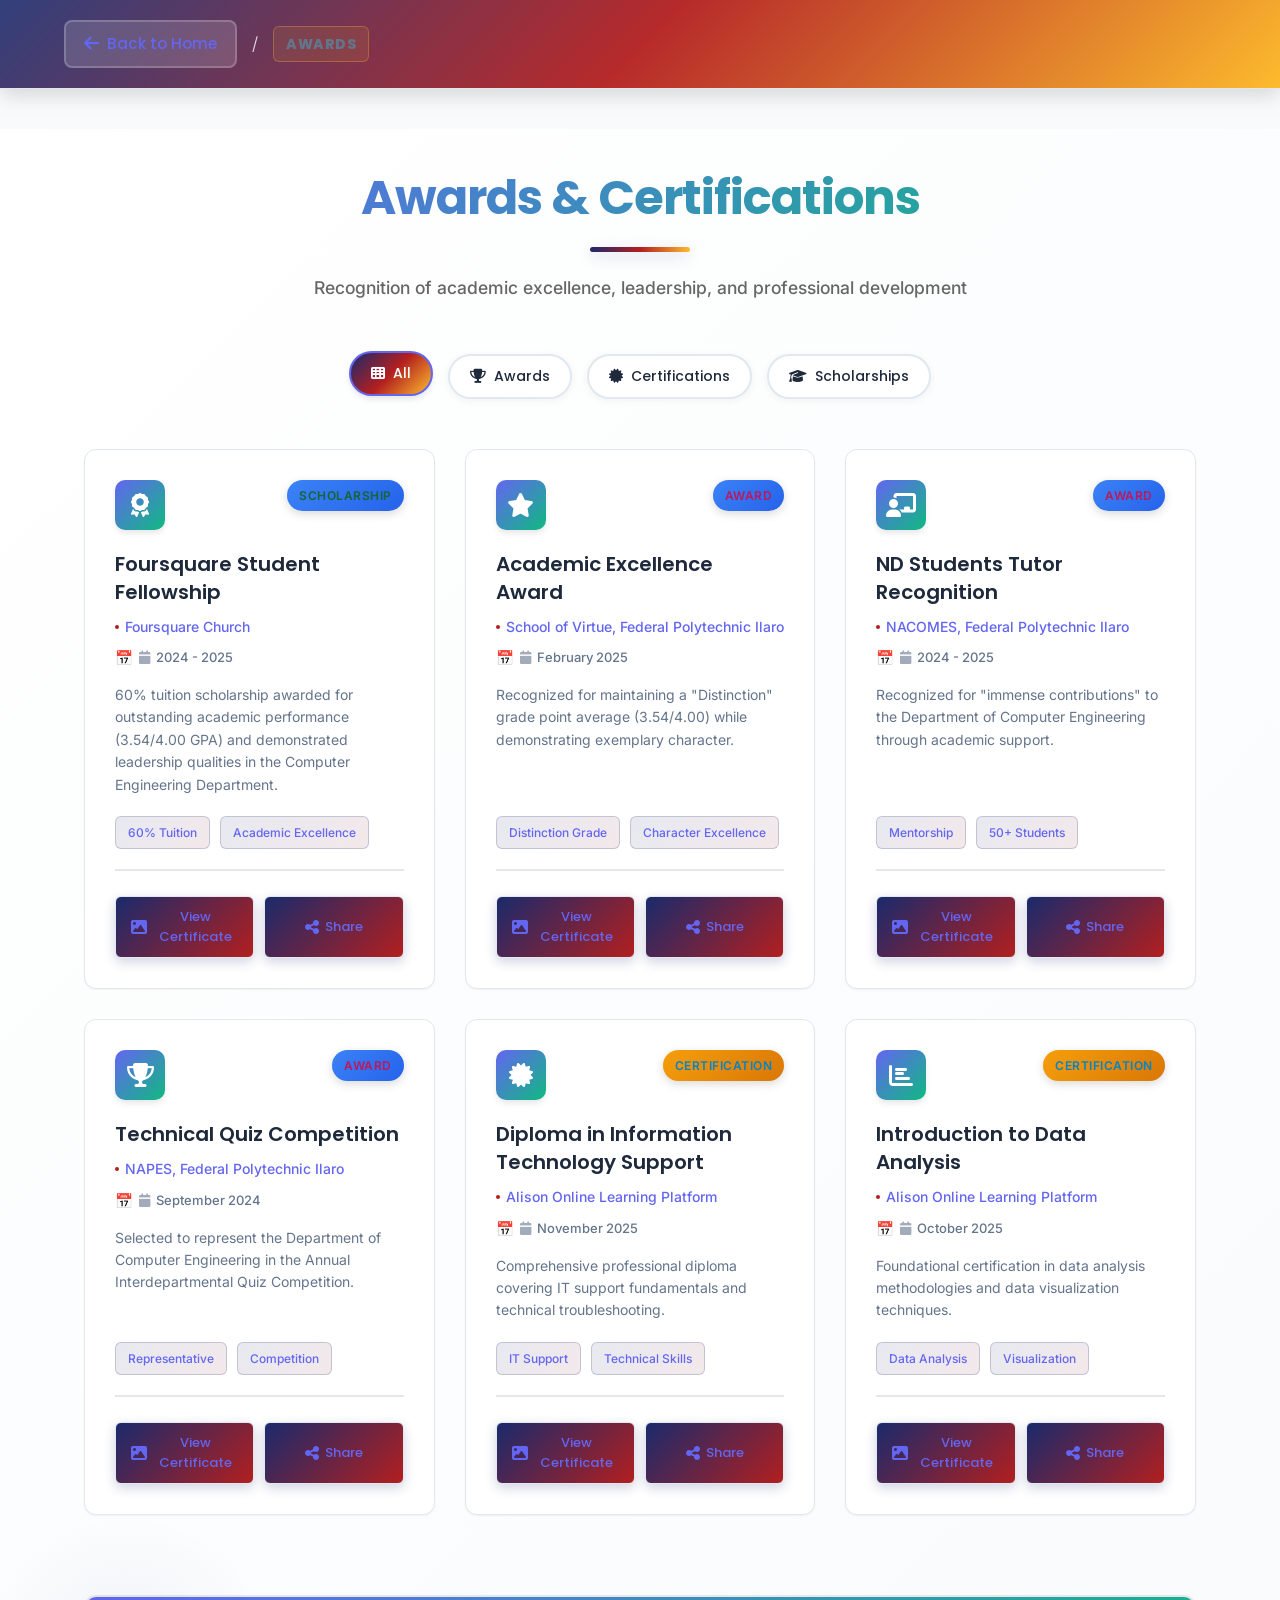
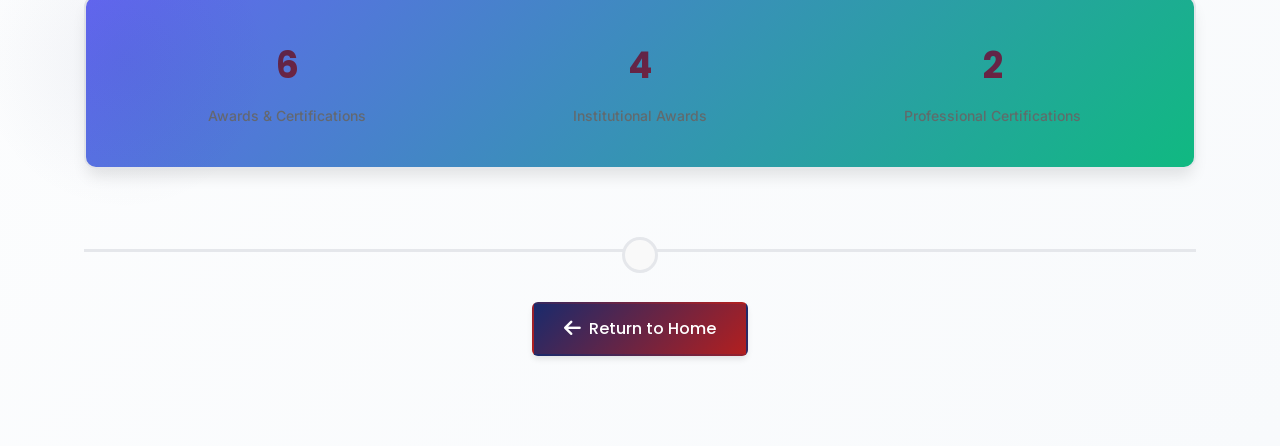
==== awards.html @ cb7536ef "Initial upload" ====
<!DOCTYPE html>
<html lang="en">
<head>
    <meta charset="UTF-8">
    <meta name="viewport" content="width=device-width, initial-scale=1.0">
    
    <title>Awards & Certifications | Fadipe Ayomide John</title>
    <meta name="description" content="Recognition of academic excellence, leadership, and professional certifications of Fadipe Ayomide John.">
    <meta name="keywords" content="Fadipe Ayomide John, Awards, Certifications, Computer Engineering, Software Engineer Portfolio">
    <meta name="author" content="Fadipe Ayomide John">
    
    <link rel="canonical" href="https://ayomide-fadipe.vercel.app/award.html" />
    
    <link rel="icon" type="image/jpeg" href="profile.jpg">
    <link rel="stylesheet" href="style.css">
    <link rel="stylesheet" href="awards.css">
    <link rel="stylesheet" href="https://cdnjs.cloudflare.com/ajax/libs/font-awesome/6.4.0/css/all.min.css">
    
    <link rel="preconnect" href="https://fonts.googleapis.com">
    <link rel="preconnect" href="https://fonts.gstatic.com" crossorigin>
    <link href="https://fonts.googleapis.com/css2?family=Inter:wght@400;500;600;700&family=Poppins:wght@600;700;800&display=swap" rel="stylesheet">
</head>


<body>

    <!-- Back Button -->
    <div class="breadcrumb-nav">
        <div class="container">
            <a href="index.html" class="back-link">
                <i class="fas fa-arrow-left"></i> Back to Home
            </a>
            <span class="breadcrumb-divider">/</span>
            <span class="breadcrumb-current">Awards</span>
        </div>
    </div>

    <!-- Awards Section -->
    <section id="awards" class="awards-section">
        <div class="container">
            <div class="awards-header">
                <h1>Awards & Certifications</h1>
                <p class="section-intro">Recognition of academic excellence, leadership, and professional development</p>
            </div>
            
            <!-- Filter Buttons -->
            <div class="awards-filter">
                <button class="filter-btn active" data-filter="all">
                    <i class="fas fa-th"></i> All
                </button>
                <button class="filter-btn" data-filter="award">
                    <i class="fas fa-trophy"></i> Awards
                </button>
                <button class="filter-btn" data-filter="certification">
                    <i class="fas fa-certificate"></i> Certifications
                </button>
                <button class="filter-btn" data-filter="scholarship">
                    <i class="fas fa-graduation-cap"></i> Scholarships
                </button>
            </div>
            
            <!-- Awards Grid -->
            <div class="awards-grid">
                
                <!-- Award 1 -->
                <div class="award-item" data-category="scholarship">
                    <div class="award-card">
                        <div class="award-header">
                            <div class="award-icon"><i class="fas fa-award"></i></div>
                            <span class="award-badge scholarship-badge">Scholarship</span>
                        </div>
                        <h3>Foursquare Student Fellowship</h3>
                        <p class="award-issuer">Foursquare Church</p>
                        <p class="award-date"><i class="fas fa-calendar"></i> 2024 - 2025</p>
                        <p class="award-description">60% tuition scholarship awarded for outstanding academic performance (3.54/4.00 GPA) and demonstrated leadership qualities in the Computer Engineering Department.</p>
                        <div class="award-highlights">
                            <span class="highlight">60% Tuition</span>
                            <span class="highlight">Academic Excellence</span>
                        </div>
                        <div class="award-actions">
                            <button class="btn-small" onclick="openAwardModal(1)">
                                <i class="fas fa-image"></i> View Certificate
                            </button>
                            <button class="btn-small" onclick="shareAward('Foursquare Fellowship')">
                                <i class="fas fa-share-alt"></i> Share
                            </button>
                        </div>
                    </div>
                </div>
                
                <!-- Award 2 -->
                <div class="award-item" data-category="award">
                    <div class="award-card">
                        <div class="award-header">
                            <div class="award-icon"><i class="fas fa-star"></i></div>
                            <span class="award-badge award-badge">Award</span>
                        </div>
                        <h3>Academic Excellence Award</h3>
                        <p class="award-issuer">School of Virtue, Federal Polytechnic Ilaro</p>
                        <p class="award-date"><i class="fas fa-calendar"></i> February 2025</p>
                        <p class="award-description">Recognized for maintaining a "Distinction" grade point average (3.54/4.00) while demonstrating exemplary character.</p>
                        <div class="award-highlights">
                            <span class="highlight">Distinction Grade</span>
                            <span class="highlight">Character Excellence</span>
                        </div>
                        <div class="award-actions">
                            <button class="btn-small" onclick="openAwardModal(2)">
                                <i class="fas fa-image"></i> View Certificate
                            </button>
                            <button class="btn-small" onclick="shareAward('Academic Excellence Award')">
                                <i class="fas fa-share-alt"></i> Share
                            </button>
                        </div>
                    </div>
                </div>
                
                <!-- Award 3 -->
                <div class="award-item" data-category="award">
                    <div class="award-card">
                        <div class="award-header">
                            <div class="award-icon"><i class="fas fa-chalkboard-user"></i></div>
                            <span class="award-badge award-badge">Award</span>
                        </div>
                        <h3>ND Students Tutor Recognition</h3>
                        <p class="award-issuer">NACOMES, Federal Polytechnic Ilaro</p>
                        <p class="award-date"><i class="fas fa-calendar"></i> 2024 - 2025</p>
                        <p class="award-description">Recognized for "immense contributions" to the Department of Computer Engineering through academic support.</p>
                        <div class="award-highlights">
                            <span class="highlight">Mentorship</span>
                            <span class="highlight">50+ Students</span>
                        </div>
                        <div class="award-actions">
                            <button class="btn-small" onclick="openAwardModal(3)">
                                <i class="fas fa-image"></i> View Certificate
                            </button>
                            <button class="btn-small" onclick="shareAward('NACOMES Recognition')">
                                <i class="fas fa-share-alt"></i> Share
                            </button>
                        </div>
                    </div>
                </div>
                
                <!-- Award 4 -->
                <div class="award-item" data-category="award">
                    <div class="award-card">
                        <div class="award-header">
                            <div class="award-icon"><i class="fas fa-trophy"></i></div>
                            <span class="award-badge award-badge">Award</span>
                        </div>
                        <h3>Technical Quiz Competition</h3>
                        <p class="award-issuer">NAPES, Federal Polytechnic Ilaro</p>
                        <p class="award-date"><i class="fas fa-calendar"></i> September 2024</p>
                        <p class="award-description">Selected to represent the Department of Computer Engineering in the Annual Interdepartmental Quiz Competition.</p>
                        <div class="award-highlights">
                            <span class="highlight">Representative</span>
                            <span class="highlight">Competition</span>
                        </div>
                        <div class="award-actions">
                            <button class="btn-small" onclick="openAwardModal(4)">
                                <i class="fas fa-image"></i> View Certificate
                            </button>
                            <button class="btn-small" onclick="shareAward('Technical Quiz Competition')">
                                <i class="fas fa-share-alt"></i> Share
                            </button>
                        </div>
                    </div>
                </div>
                
                <!-- Certification 1 -->
                <div class="award-item" data-category="certification">
                    <div class="award-card">
                        <div class="award-header">
                            <div class="award-icon"><i class="fas fa-certificate"></i></div>
                            <span class="award-badge cert-badge">Certification</span>
                        </div>
                        <h3>Diploma in Information Technology Support</h3>
                        <p class="award-issuer">Alison Online Learning Platform</p>
                        <p class="award-date"><i class="fas fa-calendar"></i> November 2025</p>
                        <p class="award-description">Comprehensive professional diploma covering IT support fundamentals and technical troubleshooting.</p>
                        <div class="award-highlights">
                            <span class="highlight">IT Support</span>
                            <span class="highlight">Technical Skills</span>
                        </div>
                        <div class="award-actions">
                            <button class="btn-small" onclick="openAwardModal(5)">
                                <i class="fas fa-image"></i> View Certificate
                            </button>
                            <button class="btn-small" onclick="shareAward('IT Support Diploma')">
                                <i class="fas fa-share-alt"></i> Share
                            </button>
                        </div>
                    </div>
                </div>
                
                <!-- Certification 2 -->
                <div class="award-item" data-category="certification">
                    <div class="award-card">
                        <div class="award-header">
                            <div class="award-icon"><i class="fas fa-chart-bar"></i></div>
                            <span class="award-badge cert-badge">Certification</span>
                        </div>
                        <h3>Introduction to Data Analysis</h3>
                        <p class="award-issuer">Alison Online Learning Platform</p>
                        <p class="award-date"><i class="fas fa-calendar"></i> October 2025</p>
                        <p class="award-description">Foundational certification in data analysis methodologies and data visualization techniques.</p>
                        <div class="award-highlights">
                            <span class="highlight">Data Analysis</span>
                            <span class="highlight">Visualization</span>
                        </div>
                        <div class="award-actions">
                            <button class="btn-small" onclick="openAwardModal(6)">
                                <i class="fas fa-image"></i> View Certificate
                            </button>
                            <button class="btn-small" onclick="shareAward('Data Analysis Certification')">
                                <i class="fas fa-share-alt"></i> Share
                            </button>
                        </div>
                    </div>
                </div>
                
            </div>
            
            <!-- Stats -->
            <div class="awards-stats">
                <div class="stat">
                    <h4>6</h4>
                    <p>Awards & Certifications</p>
                </div>
                <div class="stat">
                    <h4>4</h4>
                    <p>Institutional Awards</p>
                </div>
                <div class="stat">
                    <h4>2</h4>
                    <p>Professional Certifications</p>
                </div>
            </div>

            <!-- Back Button -->
            <div class="back-button-bottom">
                <a href="index.html" class="btn-back">
                    <i class="fas fa-arrow-left"></i> Return to Home
                </a>
            </div>
        </div>
    </section>

    <!-- ============================================ -->
    <!-- SINGLE MODAL FOR ALL CERTIFICATES          -->
    <!-- ============================================ -->
    <div id="certificateModal" class="award-modal hidden">
        <div class="modal-overlay" onclick="closeAwardModal()"></div>
        <div class="modal-content-award">
            <button class="modal-close" onclick="closeAwardModal()">✕</button>
            <div class="modal-body">
                <img id="modalImage" src="" alt="Certificate" class="award-modal-image" onerror="handleImageError()">
                <div id="imageErrorMessage" class="image-error-message" style="display:none;">
                    <i class="fas fa-exclamation-circle"></i>
                    <p>Certificate image could not be loaded</p>
                </div>
                <div class="modal-info">
                    <h3 id="modalTitle"></h3>
                    <p id="modalIssuer" class="award-issuer-modal"></p>
                    <p id="modalDescription"></p>
                </div>
            </div>
        </div>
    </div>

    <!-- Scripts -->
    
    <script src="awards.js"></script>
</body>

</html>
---- style.css ----
/* ============================================
   COMPLETE ENHANCED PORTFOLIO CSS
   ============================================ */

/* ===== RESET & GLOBAL STYLES ===== */
* {
    margin: 0;
    padding: 0;
    box-sizing: border-box;
}

html {
    scroll-behavior: smooth;
}

body {
    font-family: 'Inter', 'Segoe UI', Tahoma, Geneva, Verdana, sans-serif;
    line-height: 1.6;
    color: #333;
    background-color: #f9f9f9;
    transition: background-color 0.3s ease, color 0.3s ease;
}

body.dark-mode {
    background-color: #1a1a1a;
    color: #e0e0e0;
}

/* ===== CONTAINER ===== */
.container {
    width: 90%;
    max-width: 1100px;
    margin: auto;
    padding: 40px 0;
}

/* ===== TYPOGRAPHY ===== */
h1, h2, h3, h4, h5, h6 {
    font-family: 'Poppins', sans-serif;
    font-weight: 700;
    color: #1a2a6c;
    transition: color 0.3s ease;
}

body.dark-mode h1,
body.dark-mode h2,
body.dark-mode h3,
body.dark-mode h4,
body.dark-mode h5,
body.dark-mode h6 {
    color: #fff;
}

p {
    color: #666;
    transition: color 0.3s ease;
}

body.dark-mode p {
    color: #ccc;
}

/* ===== NAVIGATION ===== */
.navbar {
    display: flex;
    justify-content: space-between;
    align-items: center;
    padding: 20px 5%;
    background: #1a2a6c;
    color: white;
    position: sticky;
    top: 0;
    z-index: 1000;
    box-shadow: 0 2px 10px rgba(0, 0, 0, 0.1);
    transition: all 0.3s ease;
}

.nav-container {
    display: flex;
    justify-content: space-between;
    align-items: center;
    width: 100%;
    max-width: 1200px;
    margin: auto;
}

.logo {
    display: flex;
    align-items: center;
    gap: 10px;
    font-size: 1.5rem;
    font-weight: 800;
    color: white;
    text-decoration: none;
    transition: transform 0.3s ease;
}

.logo:hover {
    transform: scale(1.05);
}

.logo i {
    color: #fdbb2d;
    font-size: 1.8rem;
}

.nav-menu {
    display: flex;
    list-style: none;
    gap: 30px;
    align-items: center;
}

.nav-link {
    color: white;
    text-decoration: none;
    font-weight: 600;
    transition: all 0.3s ease;
    position: relative;
}

.nav-link::after {
    content: '';
    position: absolute;
    bottom: -5px;
    left: 0;
    width: 0;
    height: 2px;
    background: #fdbb2d;
    transition: width 0.3s ease;
}

.nav-link:hover::after {
    width: 100%;
}

/* ===== THEME TOGGLE ===== */
.theme-toggle {
    background: rgba(255, 255, 255, 0.2);
    border: 2px solid rgba(255, 255, 255, 0.3);
    color: white;
    width: 40px;
    height: 40px;
    border-radius: 50%;
    cursor: pointer;
    font-size: 1.1rem;
    display: flex;
    align-items: center;
    justify-content: center;
    transition: all 0.3s ease;
}

.theme-toggle:hover {
    background: rgba(255, 255, 255, 0.3);
    transform: rotate(20deg);
}

.theme-toggle:active {
    transform: scale(0.95) rotate(20deg);
}

/* ===== HERO SECTION ===== */
.hero {
    height: 60vh;
    display: flex;
    flex-direction: column;
    justify-content: center;
    align-items: center;
    text-align: center;
    background: linear-gradient(135deg, #1a2a6c 0%, #b21f1f 50%, #fdbb2d 100%);
    color: white;
    padding: 0 20px;
    position: relative;
    overflow: hidden;
}

.hero::before {
    content: '';
    position: absolute;
    top: -50%;
    right: -10%;
    width: 500px;
    height: 500px;
    background: radial-gradient(circle, rgba(255, 255, 255, 0.1) 0%, transparent 70%);
    border-radius: 50%;
    animation: float 6s ease-in-out infinite;
}

@keyframes float {
    0%, 100% {
        transform: translateY(0px);
    }
    50% {
        transform: translateY(30px);
    }
}

.hero-content {
    position: relative;
    z-index: 2;
    animation: fadeInUp 0.8s ease;
}

@keyframes fadeInUp {
    from {
        opacity: 0;
        transform: translateY(30px);
    }
    to {
        opacity: 1;
        transform: translateY(0);
    }
}

.hero h1 {
    font-size: 3.5rem;
    margin-bottom: 10px;
    color: white;
    font-weight: 800;
    letter-spacing: -1px;
}

.hero .tagline {
    font-size: 1.3rem;
    margin-bottom: 15px;
    color: #fdbb2d;
    font-weight: 600;
}

.hero-description {
    font-size: 1rem;
    margin-bottom: 30px;
    color: rgba(255, 255, 255, 0.9);
    max-width: 600px;
}

.hero-btns {
    display: flex;
    gap: 20px;
    justify-content: center;
    flex-wrap: wrap;
}

/* ===== BUTTONS ===== */
.btn {
    display: inline-flex;
    align-items: center;
    justify-content: center;
    gap: 10px;
    padding: 12px 25px;
    text-decoration: none;
    border-radius: 5px;
    font-weight: 600;
    border: 2px solid transparent;
    cursor: pointer;
    transition: all 0.3s ease;
    font-size: 1rem;
}

.btn i {
    font-size: 1.1rem;
}

.btn.primary {
    background: white;
    color: #1a2a6c;
    border-color: white;
}

.btn.primary:hover {
    background: #fdbb2d;
    color: #1a2a6c;
    border-color: #fdbb2d;
    transform: translateY(-2px);
    box-shadow: 0 5px 15px rgba(0, 0, 0, 0.2);
}

.btn.primary:active {
    transform: scale(0.95);
}

.btn.secondary {
    background: transparent;
    color: white;
    border: 2px solid white;
}

.btn.secondary:hover {
    background: white;
    color: #1a2a6c;
    border-color: white;
    transform: translateY(-2px);
    box-shadow: 0 5px 15px rgba(0, 0, 0, 0.2);
}

.btn.secondary:active {
    transform: scale(0.95);
}

.btn-large {
    padding: 15px 35px;
    font-size: 1.1rem;
    width: 100%;
}

/* ===== ABOUT SECTION ===== */
.about-section {
    background-color: #f9f9f9;
    padding: 60px 0;
    transition: background-color 0.3s ease;
}

body.dark-mode .about-section {
    background-color: #1a1a1a;
}

.about-section h2 {
    text-align: center;
    font-size: 2.5rem;
    margin-bottom: 30px;
    color: #1a2a6c;
}

.section-intro {
    text-align: center;
    font-size: 1.1rem;
    color: #666;
    margin-bottom: 40px;
    max-width: 700px;
    margin-left: auto;
    margin-right: auto;
    line-height: 1.8;
}

body.dark-mode .section-intro {
    color: #ccc;
}

/* ===== STATS GRID ===== */
.stats-grid {
    display: grid;
    grid-template-columns: repeat(auto-fit, minmax(280px, 1fr));
    gap: 25px;
    margin-top: 40px;
}

.stat-card {
    background: white;
    padding: 35px 25px;
    text-align: center;
    border-radius: 12px;
    box-shadow: 0 5px 20px rgba(0, 0, 0, 0.08);
    border-top: 5px solid #1a2a6c;
    transition: all 0.3s ease;
    position: relative;
    overflow: hidden;
}

body.dark-mode .stat-card {
    background: #2a2a2a;
    box-shadow: 0 5px 20px rgba(0, 0, 0, 0.3);
}

.stat-card::before {
    content: '';
    position: absolute;
    top: 0;
    left: -100%;
    width: 100%;
    height: 4px;
    background: linear-gradient(90deg, #1a2a6c, #b21f1f, #fdbb2d);
    animation: slideRight 0.6s ease;
}

@keyframes slideRight {
    to {
        left: 100%;
    }
}

.stat-card:hover {
    transform: translateY(-10px);
    box-shadow: 0 15px 40px rgba(0, 0, 0, 0.15);
}

.stat-icon {
    font-size: 2.5rem;
    color: #1a2a6c;
    margin-bottom: 15px;
}

body.dark-mode .stat-icon {
    color: #fdbb2d;
}

.stat-card h3 {
    font-size: 2rem;
    color: #1a2a6c;
    margin-bottom: 10px;
}

body.dark-mode .stat-card h3 {
    color: white;
}

.stat-card p {
    color: #666;
    font-size: 0.95rem;
    margin-bottom: 15px;
}

body.dark-mode .stat-card p {
    color: #ccc;
}

.verified-badge {
    display: inline-block;
    background: linear-gradient(135deg, #10b981, #059669);
    color: white;
    padding: 6px 12px;
    border-radius: 20px;
    font-size: 0.8rem;
    font-weight: 600;
    margin-top: 10px;
}

.verified-badge i {
    margin-right: 5px;
}

/* ===== EXPERIENCE SECTION ===== */
.experience-section {
    background-color: white;
    padding: 60px 0;
    transition: background-color 0.3s ease;
}

body.dark-mode .experience-section {
    background-color: #2a2a2a;
}

.experience-section h2 {
    text-align: center;
    font-size: 2.5rem;
    margin-bottom: 50px;
    color: #1a2a6c;
}

.experience-card {
    background: #f9f9f9;
    padding: 30px;
    margin-bottom: 25px;
    border-radius: 10px;
    border-left: 5px solid #1a2a6c;
    box-shadow: 0 3px 15px rgba(0, 0, 0, 0.05);
    transition: all 0.3s ease;
}

body.dark-mode .experience-card {
    background: #1a1a1a;
    box-shadow: 0 3px 15px rgba(0, 0, 0, 0.3);
}

.experience-card:hover {
    transform: translateX(10px);
    box-shadow: 0 10px 30px rgba(0, 0, 0, 0.15);
}

.exp-header {
    display: flex;
    justify-content: space-between;
    align-items: center;
    margin-bottom: 10px;
    flex-wrap: wrap;
    gap: 10px;
}

.exp-header h3 {
    font-size: 1.4rem;
    color: #1a2a6c;
}

body.dark-mode .exp-header h3 {
    color: white;
}

.exp-date {
    background: linear-gradient(135deg, #1a2a6c, #fdbb2d);
    color: white;
    padding: 5px 15px;
    border-radius: 20px;
    font-size: 0.85rem;
    font-weight: 600;
}

.exp-company {
    color: #b21f1f;
    font-weight: 600;
    margin-bottom: 15px;
    font-size: 1rem;
}

.exp-details {
    list-style: none;
    margin-bottom: 15px;
}

.exp-details li {
    color: #666;
    margin-bottom: 10px;
    padding-left: 25px;
    position: relative;
    font-size: 0.95rem;
    line-height: 1.6;
}

body.dark-mode .exp-details li {
    color: #ccc;
}

.exp-details li::before {
    content: '▸';
    position: absolute;
    left: 0;
    color: #1a2a6c;
    font-weight: bold;
}

.exp-tags {
    display: flex;
    flex-wrap: wrap;
    gap: 10px;
}

.tag {
    background: #e1e8f0;
    color: #1a2a6c;
    padding: 6px 12px;
    border-radius: 20px;
    font-size: 0.8rem;
    font-weight: 600;
    transition: all 0.3s ease;
}

body.dark-mode .tag {
    background: #444;
    color: #fdbb2d;
}

.tag:hover {
    background: #1a2a6c;
    color: white;
}

/* ===== PROJECTS SECTION ===== */
.projects-section {
    background: #f9f9f9;
    padding: 60px 0;
    transition: background-color 0.3s ease;
}

body.dark-mode .projects-section {
    background: #1a1a1a;
}

.projects-section h2 {
    text-align: center;
    font-size: 2.5rem;
    margin-bottom: 50px;
    color: #1a2a6c;
}

.project-card {
    background: white;
    margin-bottom: 30px;
    padding: 30px;
    border-radius: 10px;
    box-shadow: 0 3px 15px rgba(0, 0, 0, 0.08);
    transition: all 0.3s ease;
    border: 2px solid transparent;
}

body.dark-mode .project-card {
    background: #2a2a2a;
    box-shadow: 0 3px 15px rgba(0, 0, 0, 0.3);
}

.project-card:hover {
    transform: translateY(-8px);
    box-shadow: 0 15px 40px rgba(0, 0, 0, 0.15);
    border-color: #1a2a6c;
}

.project-card.mentor {
    border-left: 5px solid #10b981;
    background: linear-gradient(135deg, rgba(16, 185, 129, 0.05), transparent);
}

body.dark-mode .project-card.mentor {
    background: linear-gradient(135deg, rgba(16, 185, 129, 0.1), #2a2a2a);
}

.project-header {
    display: flex;
    align-items: center;
    margin-bottom: 15px;
}

.project-header h3 {
    display: flex;
    align-items: center;
    gap: 12px;
    font-size: 1.3rem;
    color: #1a2a6c;
    margin: 0;
}

body.dark-mode .project-header h3 {
    color: white;
}

.project-header i {
    color: #b21f1f;
}

.project-description {
    color: #666;
    margin-bottom: 20px;
    font-size: 0.95rem;
    line-height: 1.7;
}

body.dark-mode .project-description {
    color: #ccc;
}

.project-results {
    background: #f0f4f8;
    padding: 15px;
    border-radius: 8px;
    margin-bottom: 20px;
}

body.dark-mode .project-results {
    background: #1a1a1a;
}

.result-item {
    display: flex;
    align-items: center;
    gap: 10px;
    color: #666;
    margin-bottom: 10px;
    font-size: 0.9rem;
}

body.dark-mode .result-item {
    color: #ccc;
}

.result-item:last-child {
    margin-bottom: 0;
}

.result-item i {
    color: #10b981;
    font-weight: bold;
}

.tech-tags {
    display: flex;
    flex-wrap: wrap;
    gap: 10px;
    margin-bottom: 20px;
}

.tech-tag {
    display: inline-block;
    background: #e1e8f0;
    padding: 6px 12px;
    border-radius: 20px;
    font-size: 0.8rem;
    color: #1a2a6c;
    font-weight: 600;
    transition: all 0.3s ease;
}

body.dark-mode .tech-tag {
    background: #444;
    color: #fdbb2d;
}

.tech-tag:hover {
    background: #1a2a6c;
    color: white;
}

.project-links {
    display: flex;
    gap: 15px;
    flex-wrap: wrap;
}

.project-link {
    display: inline-flex;
    align-items: center;
    gap: 8px;
    color: #1a2a6c;
    text-decoration: none;
    font-weight: 600;
    font-size: 0.9rem;
    padding: 8px 15px;
    border-radius: 5px;
    background: #f0f4f8;
    transition: all 0.3s ease;
}

body.dark-mode .project-link {
    background: #444;
    color: #fdbb2d;
}

.project-link:hover {
    background: #1a2a6c;
    color: white;
    transform: translateX(3px);
}

/* ===== SKILLS SECTION ===== */
.skills-section {
    background: white;
    padding: 60px 0;
    transition: background-color 0.3s ease;
}

body.dark-mode .skills-section {
    background: #2a2a2a;
}

.skills-section h2 {
    text-align: center;
    font-size: 2.5rem;
    margin-bottom: 50px;
    color: #1a2a6c;
}

.skills-category {
    margin-bottom: 50px;
}

.skills-category-title {
    font-size: 1.4rem;
    color: #1a2a6c;
    margin-bottom: 25px;
    display: flex;
    align-items: center;
    gap: 12px;
}

body.dark-mode .skills-category-title {
    color: white;
}

.skills-category-title i {
    color: #b21f1f;
    font-size: 1.6rem;
}

.skills-grid {
    display: grid;
    grid-template-columns: repeat(auto-fit, minmax(150px, 1fr));
    gap: 20px;
}

.skill-item {
    background: #f9f9f9;
    padding: 25px;
    text-align: center;
    border-radius: 10px;
    box-shadow: 0 3px 10px rgba(0, 0, 0, 0.05);
    transition: all 0.3s ease;
    border: 2px solid transparent;
}

body.dark-mode .skill-item {
    background: #1a1a1a;
    box-shadow: 0 3px 10px rgba(0, 0, 0, 0.3);
}

.skill-item:hover {
    transform: translateY(-10px);
    border-color: #1a2a6c;
    box-shadow: 0 10px 30px rgba(0, 0, 0, 0.12);
}

.skill-icon {
    font-size: 2.5rem;
    color: #1a2a6c;
    margin-bottom: 12px;
    display: flex;
    align-items: center;
    justify-content: center;
    height: 60px;
}

body.dark-mode .skill-icon {
    color: #fdbb2d;
}

.skill-item p {
    color: #666;
    font-weight: 600;
    font-size: 0.95rem;
    margin: 0;
}

body.dark-mode .skill-item p {
    color: #ccc;
}

/* Vercel Icon Special Styling */
.vercel-icon {
    width: 40px;
    height: 40px;
    fill: #1a2a6c;
}

body.dark-mode .vercel-icon {
    fill: #fdbb2d;
}

/* ===== CONTACT FORM SECTION ===== */
.contact-form-section {
    background: #f9f9f9;
    padding: 60px 0;
    transition: background-color 0.3s ease;
}

body.dark-mode .contact-form-section {
    background: #1a1a1a;
}

.contact-form-section h2 {
    text-align: center;
    font-size: 2.5rem;
    margin-bottom: 15px;
    color: #1a2a6c;
}

.form-intro {
    text-align: center;
    color: #666;
    margin-bottom: 40px;
    font-size: 1.05rem;
}

body.dark-mode .form-intro {
    color: #ccc;
}

.contact-form {
    max-width: 650px;
    margin: auto;
    background: white;
    padding: 40px;
    border-radius: 12px;
    box-shadow: 0 5px 20px rgba(0, 0, 0, 0.08);
    transition: all 0.3s ease;
}

body.dark-mode .contact-form {
    background: #2a2a2a;
    box-shadow: 0 5px 20px rgba(0, 0, 0, 0.3);
}

.form-group {
    margin-bottom: 25px;
}

.form-group label {
    display: block;
    margin-bottom: 8px;
    font-weight: 600;
    color: #1a2a6c;
    font-size: 0.95rem;
    display: flex;
    align-items: center;
    gap: 8px;
}

body.dark-mode .form-group label {
    color: white;
}

.form-group label i {
    color: #b21f1f;
}

input[type="text"],
input[type="email"],
textarea {
    width: 100%;
    padding: 12px;
    border: 2px solid #e1e8f0;
    border-radius: 6px;
    font-size: 1rem;
    font-family: 'Inter', sans-serif;
    background: white;
    color: #333;
    transition: all 0.3s ease;
}

body.dark-mode input[type="text"],
body.dark-mode input[type="email"],
body.dark-mode textarea {
    background: #1a1a1a;
    color: #e0e0e0;
    border-color: #444;
}

input[type="text"]:focus,
input[type="email"]:focus,
textarea:focus {
    outline: none;
    border-color: #1a2a6c;
    box-shadow: 0 0 0 3px rgba(26, 42, 108, 0.1);
}

textarea {
    resize: vertical;
    min-height: 120px;
}

input::placeholder,
textarea::placeholder {
    color: #999;
}

body.dark-mode input::placeholder,
body.dark-mode textarea::placeholder {
    color: #666;
}

/* ===== FOOTER SECTION ===== */
.footer-section {
    background: #1a2a6c;
    color: white;
    padding: 60px 0 20px 0;
    transition: background-color 0.3s ease;
}

body.dark-mode .footer-section {
    background: #0a0a0a;
    border-top: 2px solid #333;
}

.footer-content {
    display: grid;
    grid-template-columns: repeat(auto-fit, minmax(250px, 1fr));
    gap: 40px;
    margin-bottom: 40px;
}

.footer-section-col h3 {
    color: #fdbb2d;
    margin-bottom: 15px;
    font-size: 1.2rem;
}

.footer-section-col h4 {
    color: white;
    margin-bottom: 15px;
    font-size: 1rem;
}

.footer-section-col p {
    color: rgba(255, 255, 255, 0.8);
    margin-bottom: 15px;
    line-height: 1.7;
}

.footer-section-col ul {
    list-style: none;
}

.footer-section-col ul li {
    margin-bottom: 10px;
}

.footer-section-col ul li a {
    color: rgba(255, 255, 255, 0.8);
    text-decoration: none;
    transition: all 0.3s ease;
}

.footer-section-col ul li a:hover {
    color: #fdbb2d;
    margin-left: 5px;
}

.social-links {
    display: flex;
    gap: 15px;
    margin-top: 15px;
}

.social-links a {
    width: 40px;
    height: 40px;
    background: rgba(255, 255, 255, 0.1);
    border: 2px solid rgba(255, 255, 255, 0.3);
    border-radius: 50%;
    display: flex;
    align-items: center;
    justify-content: center;
    color: white;
    text-decoration: none;
    font-size: 1.1rem;
    transition: all 0.3s ease;
}

.social-links a:hover {
    background: #fdbb2d;
    border-color: #fdbb2d;
    color: #1a2a6c;
    transform: translateY(-3px);
}

.footer-bottom {
    text-align: center;
    border-top: 1px solid rgba(255, 255, 255, 0.2);
    padding-top: 20px;
}

.copyright {
    color: rgba(255, 255, 255, 0.7);
    font-size: 0.85rem;
}

/* ===== RESPONSIVE DESIGN ===== */

/* Tablet (768px and below) */
@media (max-width: 768px) {
    .nav-menu {
        gap: 15px;
    }

    .nav-link {
        font-size: 0.9rem;
    }

    .hero {
        height: auto;
        padding: 60px 20px;
    }

    .hero h1 {
        font-size: 2.2rem;
    }

    .hero .tagline {
        font-size: 1rem;
    }

    .hero-description {
        font-size: 0.9rem;
    }

    .hero-btns {
        flex-direction: column;
        width: 100%;
    }

    .btn {
        width: 100%;
    }

    .stats-grid {
        grid-template-columns: 1fr;
    }

    .stat-card {
        padding: 25px;
    }

    .experience-card {
        padding: 20px;
    }

    .project-card {
        padding: 20px;
    }

    .contact-form {
        padding: 25px;
    }

    .skills-grid {
        grid-template-columns: repeat(auto-fit, minmax(120px, 1fr));
        gap: 15px;
    }

    .skill-item {
        padding: 20px;
    }

    .skill-icon {
        font-size: 2rem;
        height: 50px;
    }

    .footer-content {
        gap: 25px;
    }
}

/* Mobile (480px and below) */
/* 1. Style the 3-bar icon */
.menu-toggle {
    display: flex;
    flex-direction: column;
    justify-content: space-between;
    width: 30px;
    height: 21px;
    background: transparent;
    border: none;
    cursor: pointer;
}

.bar {
    height: 3px;
    width: 100%;
    background-color: white; /* Match your logo color */
    border-radius: 10px;
}

/* 2. Hide the menu and position it vertically */
.nav-menu {
    display: none; /* Hidden by default on mobile */
    flex-direction: column;
    position: absolute;
    top: 70px; /* Adjust based on your header height */
    left: 0;
    width: 100%;
    background: #1a2a6c; /* Match your theme */
    padding: 20px 0;
    text-align: center;
    z-index: 100;
}

/* 3. This class will be added by JavaScript when clicked */
.nav-menu.active {
    display: flex;
}



@media (max-width: 480px) {
    .navbar {
        padding: 15px 5%;
    }

    .nav-menu {
        gap: 10px;
        font-size: 0.85rem;
    }

    .nav-link::after {
        display: none;
    }

    .logo {
        font-size: 1.1rem;
    }

    .logo i {
        font-size: 1.3rem;
    }

    .hero {
        height: auto;
        padding: 40px 15px;
        background: linear-gradient(135deg, #1a2a6c 0%, #b21f1f 50%, #fdbb2d 100%);
    }

    .hero h1 {
        font-size: 1.8rem;
    }

    .hero .tagline {
        font-size: 0.9rem;
    }

    .hero-description {
        font-size: 0.85rem;
    }

    .hero-btns {
        flex-direction: column;
        gap: 10px;
    }

    .btn {
        padding: 10px 20px;
        font-size: 0.9rem;
    }

    .btn i {
        font-size: 1rem;
    }

    .container {
        width: 95%;
        padding: 30px 0;
    }

    h2 {
        font-size: 1.8rem !important;
    }

    .section-intro {
        font-size: 0.95rem;
    }

    .stats-grid {
        grid-template-columns: 1fr;
        gap: 15px;
    }

    .stat-card {
        padding: 20px;
        margin-bottom: 10px;
    }

    .stat-card h3 {
        font-size: 1.5rem;
    }

    .exp-header {
        flex-direction: column;
        align-items: flex-start;
    }

    .exp-date {
        width: 100%;
        text-align: center;
    }

    .project-card {
        padding: 15px;
        margin-bottom: 15px;
    }

    .project-header h3 {
        font-size: 1.1rem;
    }

    .project-links {
        gap: 8px;
    }

    .project-link {
        padding: 6px 10px;
        font-size: 0.8rem;
        flex: 1;
        justify-content: center;
    }

    .skills-category-title {
        font-size: 1.2rem;
    }

    .skills-grid {
        grid-template-columns: repeat(2, 1fr);
        gap: 10px;
    }

    .skill-item {
        padding: 15px;
    }

    .skill-icon {
        font-size: 1.8rem;
        height: 40px;
    }

    .skill-item p {
        font-size: 0.85rem;
    }

    .contact-form {
        padding: 20px;
    }

    .form-group {
        margin-bottom: 20px;
    }

    .form-group label {
        font-size: 0.9rem;
    }

    input[type="text"],
    input[type="email"],
    textarea {
        padding: 10px;
        font-size: 16px;
    }

    textarea {
        min-height: 100px;
    }

    .btn-large {
        padding: 12px;
        font-size: 1rem;
    }

    .footer-content {
        grid-template-columns: 1fr;
        gap: 20px;
    }

    .footer-section-col h3,
    .footer-section-col h4 {
        font-size: 1rem;
    }

    .footer-section-col p {
        font-size: 0.9rem;
    }
}

/* Extra Small Devices */
@media (max-width: 320px) {
    .hero h1 {
        font-size: 1.4rem;
    }

    .hero .tagline {
        font-size: 0.8rem;
    }

    h2 {
        font-size: 1.5rem !important;
    }

    .stat-card h3 {
        font-size: 1.2rem;
    }

    .project-header h3 {
        font-size: 1rem;
    }

    .skills-grid {
        grid-template-columns: 1fr;
    }
}

/* ===== PRINT STYLES ===== */
@media print {
    .navbar,
    .theme-toggle,
    .contact-form-section,
    .footer-section {
        display: none;
    }

    body {
        background: white;
        color: black;
    }

    .project-card {
        box-shadow: none;
        border: 1px solid #ccc;
    }
}

/* ===== ANIMATIONS ===== */
@keyframes fadeInUp {
    from {
        opacity: 0;
        transform: translateY(30px);
    }
    to {
        opacity: 1;
        transform: translateY(0);
    }
}

@keyframes slideRight {
    to {
        left: 100%;
    }
}

@keyframes float {
    0%, 100% {
        transform: translateY(0px);
    }
    50% {
        transform: translateY(30px);
    }
}

/* ===== SMOOTH SCROLLING ===== */
html {
    scroll-behavior: smooth;
}






/* ================================================
   AWARDS & CERTIFICATIONS SECTION - COMPLETE
   ================================================ */

.awards-section {
    background: linear-gradient(135deg, #ffffff 0%, #f8fafc 100%);
    padding: 80px 0;
    transition: all 0.3s ease;
    position: relative;
    overflow: hidden;
}

body.dark-mode .awards-section {
    background: linear-gradient(135deg, #1a1a1a 0%, #2a2a2a 100%);
}

.awards-section::before {
    content: '';
    position: absolute;
    top: -50%;
    right: -10%;
    width: 500px;
    height: 500px;
    background: radial-gradient(circle, rgba(26, 42, 108, 0.05) 0%, transparent 70%);
    border-radius: 50%;
    animation: float 6s ease-in-out infinite;
}

.awards-section h2 {
    text-align: center;
    font-size: 2.8rem;
    margin-bottom: 15px;
    color: #1a2a6c;
    font-weight: 800;
    letter-spacing: -0.5px;
    position: relative;
    z-index: 1;
}

body.dark-mode .awards-section h2 {
    color: #ffffff;
}

.awards-section h2::after {
    content: '';
    display: block;
    width: 60px;
    height: 4px;
    background: linear-gradient(90deg, #1a2a6c, #b21f1f, #fdbb2d);
    margin: 15px auto 0;
    border-radius: 2px;
}

body.dark-mode .awards-section h2::after {
    background: linear-gradient(90deg, #fdbb2d, #b21f1f, #1a2a6c);
}

.section-intro {
    text-align: center;
    color: #666;
    margin-bottom: 50px;
    font-size: 1.05rem;
    line-height: 1.6;
    max-width: 700px;
    margin-left: auto;
    margin-right: auto;
    position: relative;
    z-index: 1;
}

body.dark-mode .section-intro {
    color: #ccc;
}

/* ================================================
   FILTER BUTTONS - ENHANCED
   ================================================ */

.awards-filter {
    display: flex;
    justify-content: center;
    gap: 15px;
    margin-bottom: 60px;
    flex-wrap: wrap;
    position: relative;
    z-index: 1;
}

.filter-btn {
    background: #ffffff;
    color: #1a2a6c;
    border: 2px solid #e5e7eb;
    padding: 12px 28px;
    border-radius: 30px;
    font-weight: 600;
    cursor: pointer;
    transition: all 0.3s ease;
    font-size: 0.95rem;
    font-family: 'Poppins', sans-serif;
    box-shadow: 0 2px 8px rgba(0, 0, 0, 0.05);
    position: relative;
}

body.dark-mode .filter-btn {
    background: #2a2a2a;
    color: #fdbb2d;
    border-color: #444;
    box-shadow: 0 2px 8px rgba(0, 0, 0, 0.3);
}

.filter-btn::before {
    content: '';
    position: absolute;
    top: 0;
    left: 0;
    right: 0;
    bottom: 0;
    background: linear-gradient(135deg, rgba(26, 42, 108, 0.1), rgba(178, 31, 31, 0.1));
    border-radius: 30px;
    opacity: 0;
    transition: opacity 0.3s ease;
}

.filter-btn:hover {
    border-color: #1a2a6c;
    transform: translateY(-2px);
    box-shadow: 0 5px 15px rgba(26, 42, 108, 0.15);
}

body.dark-mode .filter-btn:hover {
    border-color: #fdbb2d;
    box-shadow: 0 5px 15px rgba(253, 187, 45, 0.2);
}

.filter-btn.active {
    background: linear-gradient(135deg, #1a2a6c 0%, #b21f1f 50%, #fdbb2d 100%);
    color: white;
    border-color: transparent;
    box-shadow: 0 8px 20px rgba(26, 42, 108, 0.3);
    transform: translateY(-3px);
}

body.dark-mode .filter-btn.active {
    background: linear-gradient(135deg, #fdbb2d 0%, #b21f1f 50%, #1a2a6c 100%);
    color: #ffffff;
    box-shadow: 0 8px 20px rgba(253, 187, 45, 0.3);
}

.filter-btn:active {
    transform: translateY(-1px);
}

/* ================================================
   AWARDS GRID - RESPONSIVE
   ================================================ */

.awards-grid {
    display: grid;
    grid-template-columns: repeat(auto-fit, minmax(340px, 1fr));
    gap: 30px;
    margin-bottom: 80px;
    position: relative;
    z-index: 1;
}

.award-item {
    animation: slideInUp 0.6s ease forwards;
}

.award-item.hidden {
    display: none;
    animation: none;
}

@keyframes slideInUp {
    from {
        opacity: 0;
        transform: translateY(30px);
    }
    to {
        opacity: 1;
        transform: translateY(0);
    }
}

/* ================================================
   AWARD CARD - PREMIUM DESIGN
   ================================================ */

.award-card {
    background: white;
    border-radius: 15px;
    padding: 35px;
    box-shadow: 0 8px 25px rgba(0, 0, 0, 0.08);
    transition: all 0.35s cubic-bezier(0.4, 0, 0.2, 1);
    border-left: 6px solid #1a2a6c;
    display: flex;
    flex-direction: column;
    height: 100%;
    position: relative;
    overflow: hidden;
}

body.dark-mode .award-card {
    background: #2a2a2a;
    box-shadow: 0 8px 25px rgba(0, 0, 0, 0.3);
}

.award-card::before {
    content: '';
    position: absolute;
    top: 0;
    left: 0;
    right: 0;
    height: 3px;
    background: linear-gradient(90deg, #1a2a6c, #b21f1f, #fdbb2d);
    opacity: 0;
    transition: opacity 0.3s ease;
}

.award-card:hover {
    transform: translateY(-12px) scale(1.02);
    box-shadow: 0 20px 50px rgba(26, 42, 108, 0.2);
    border-left-color: #fdbb2d;
}

body.dark-mode .award-card:hover {
    box-shadow: 0 20px 50px rgba(253, 187, 45, 0.15);
}

.award-card:hover::before {
    opacity: 1;
}

/* ================================================
   AWARD HEADER - ICON & BADGE
   ================================================ */

.award-header {
    display: flex;
    justify-content: space-between;
    align-items: flex-start;
    margin-bottom: 25px;
    gap: 15px;
}

.award-icon {
    font-size: 3rem;
    color: #1a2a6c;
    display: flex;
    align-items: center;
    justify-content: center;
    width: 65px;
    height: 65px;
    background: linear-gradient(135deg, rgba(26, 42, 108, 0.1), rgba(178, 31, 31, 0.1));
    border-radius: 12px;
    transition: all 0.3s ease;
}

body.dark-mode .award-icon {
    color: #fdbb2d;
    background: rgba(253, 187, 45, 0.1);
}

.award-card:hover .award-icon {
    transform: scale(1.1) rotate(5deg);
}

.award-badge {
    display: inline-block;
    padding: 7px 14px;
    border-radius: 25px;
    font-size: 0.75rem;
    font-weight: 700;
    white-space: nowrap;
    text-transform: uppercase;
    letter-spacing: 0.5px;
    box-shadow: 0 3px 10px rgba(0, 0, 0, 0.15);
}

.scholarship-badge {
    background: linear-gradient(135deg, #10b981 0%, #059669 100%);
    color: white;
}

.award-badge {
    background: linear-gradient(135deg, #3b82f6 0%, #2563eb 100%);
    color: white;
}

.cert-badge {
    background: linear-gradient(135deg, #f59e0b 0%, #d97706 100%);
    color: white;
}

/* ================================================
   AWARD CONTENT - TEXT
   ================================================ */

.award-card h3 {
    color: #1a2a6c;
    margin-bottom: 10px;
    font-size: 1.35rem;
    line-height: 1.4;
    font-weight: 700;
    transition: all 0.3s ease;
}

body.dark-mode .award-card h3 {
    color: #ffffff;
}

.award-card:hover h3 {
    color: #b21f1f;
}

body.dark-mode .award-card:hover h3 {
    color: #fdbb2d;
}

.award-issuer {
    color: #b21f1f;
    font-weight: 700;
    margin-bottom: 6px;
    font-size: 0.95rem;
    display: flex;
    align-items: center;
    gap: 6px;
}

.award-issuer::before {
    content: '';
    width: 4px;
    height: 4px;
    background: #b21f1f;
    border-radius: 50%;
}

.award-date {
    color: #999;
    font-size: 0.85rem;
    margin-bottom: 20px;
    display: flex;
    align-items: center;
    gap: 6px;
    font-weight: 500;
}

body.dark-mode .award-date {
    color: #888;
}

.award-date::before {
    content: '📅';
    font-size: 0.9rem;
}

.award-description {
    color: #666;
    font-size: 0.95rem;
    line-height: 1.7;
    margin-bottom: 25px;
    flex-grow: 1;
    transition: all 0.3s ease;
}

body.dark-mode .award-description {
    color: #ccc;
}

/* ================================================
   AWARD HIGHLIGHTS - SKILLS/TAGS
   ================================================ */

.award-highlights {
    display: flex;
    flex-wrap: wrap;
    gap: 10px;
    margin-bottom: 25px;
}

.highlight {
    background: linear-gradient(135deg, rgba(26, 42, 108, 0.08), rgba(178, 31, 31, 0.08));
    color: #1a2a6c;
    padding: 8px 14px;
    border-radius: 20px;
    font-size: 0.8rem;
    font-weight: 600;
    border: 1px solid rgba(26, 42, 108, 0.2);
    transition: all 0.3s ease;
}

body.dark-mode .highlight {
    background: rgba(253, 187, 45, 0.1);
    color: #fdbb2d;
    border-color: rgba(253, 187, 45, 0.3);
}

.highlight:hover {
    background: linear-gradient(135deg, #1a2a6c, #b21f1f);
    color: white;
    border-color: transparent;
    transform: translateY(-2px);
}

body.dark-mode .highlight:hover {
    background: linear-gradient(135deg, #fdbb2d, #b21f1f);
    color: #1a2a6c;
}

/* ================================================
   AWARD ACTIONS - BUTTONS
   ================================================ */

.award-actions {
    display: flex;
    gap: 12px;
    padding-top: 25px;
    border-top: 2px solid #e5e7eb;
}

body.dark-mode .award-actions {
    border-top-color: #444;
}

.btn-small {
    flex: 1;
    padding: 12px 16px;
    background: linear-gradient(135deg, #1a2a6c 0%, #b21f1f 100%);
    color: white;
    border: none;
    border-radius: 8px;
    cursor: pointer;
    font-weight: 700;
    font-size: 0.85rem;
    transition: all 0.3s ease;
    display: flex;
    align-items: center;
    justify-content: center;
    gap: 7px;
    font-family: 'Poppins', sans-serif;
    box-shadow: 0 4px 12px rgba(26, 42, 108, 0.2);
    position: relative;
    overflow: hidden;
}

.btn-small::before {
    content: '';
    position: absolute;
    top: 50%;
    left: 50%;
    width: 0;
    height: 0;
    background: rgba(255, 255, 255, 0.3);
    border-radius: 50%;
    transform: translate(-50%, -50%);
    transition: width 0.6s, height 0.6s;
}

.btn-small:hover {
    transform: translateY(-3px);
    box-shadow: 0 8px 20px rgba(26, 42, 108, 0.3);
}

body.dark-mode .btn-small {
    background: linear-gradient(135deg, #fdbb2d 0%, #b21f1f 100%);
    box-shadow: 0 4px 12px rgba(253, 187, 45, 0.2);
}

body.dark-mode .btn-small:hover {
    box-shadow: 0 8px 20px rgba(253, 187, 45, 0.3);
}

.btn-small:active {
    transform: scale(0.95);
}

.btn-small i {
    font-size: 1rem;
    transition: all 0.3s ease;
}

.btn-small:hover i {
    transform: scale(1.2);
}

/* ================================================
   AWARDS STATS - STATISTICS
   ================================================ */

.awards-stats {
    display: grid;
    grid-template-columns: repeat(auto-fit, minmax(180px, 1fr));
    gap: 25px;
    margin-top: 80px;
    padding: 40px;
    background: linear-gradient(135deg, #f0f4f8 0%, #e8ecf1 100%);
    border-radius: 15px;
    border: 2px solid #e5e7eb;
    position: relative;
    z-index: 1;
}

body.dark-mode .awards-stats {
    background: linear-gradient(135deg, #2a2a2a 0%, #1a1a1a 100%);
    border-color: #444;
}

.awards-stats::before {
    content: '';
    position: absolute;
    top: -50%;
    left: -10%;
    width: 300px;
    height: 300px;
    background: radial-gradient(circle, rgba(26, 42, 108, 0.05) 0%, transparent 70%);
    border-radius: 50%;
}

.stat {
    text-align: center;
    position: relative;
    z-index: 1;
}

.stat h4 {
    font-size: 3rem;
    color: #1a2a6c;
    margin-bottom: 12px;
    font-weight: 800;
    background: linear-gradient(135deg, #1a2a6c, #b21f1f);
    -webkit-background-clip: text;
    -webkit-text-fill-color: transparent;
    background-clip: text;
}

body.dark-mode .stat h4 {
    background: linear-gradient(135deg, #fdbb2d, #b21f1f);
    -webkit-background-clip: text;
    -webkit-text-fill-color: transparent;
    background-clip: text;
}

.stat p {
    color: #666;
    font-size: 0.95rem;
    font-weight: 600;
    transition: all 0.3s ease;
}

body.dark-mode .stat p {
    color: #ccc;
}

.stat:hover h4 {
    transform: scale(1.1);
}

/* ================================================
   AWARD MODAL - ENHANCED
   ================================================ */

.award-modal {
    display: none;
    position: fixed;
    top: 0;
    left: 0;
    right: 0;
    bottom: 0;
    z-index: 2000;
}

.award-modal.active {
    display: flex;
    align-items: center;
    justify-content: center;
}

.modal-overlay {
    position: absolute;
    top: 0;
    left: 0;
    right: 0;
    bottom: 0;
    background: rgba(0, 0, 0, 0.85);
    backdrop-filter: blur(8px);
    animation: fadeIn 0.3s ease;
}

@keyframes fadeIn {
    from {
        opacity: 0;
    }
    to {
        opacity: 1;
    }
}

.modal-content-award {
    position: relative;
    z-index: 2001;
    background: white;
    border-radius: 18px;
    padding: 40px;
    max-width: 650px;
    width: 90%;
    max-height: 90vh;
    overflow-y: auto;
    box-shadow: 0 25px 70px rgba(0, 0, 0, 0.4);
    animation: slideUp 0.4s cubic-bezier(0.4, 0, 0.2, 1);
}

body.dark-mode .modal-content-award {
    background: #2a2a2a;
}

@keyframes slideUp {
    from {
        transform: translateY(60px);
        opacity: 0;
    }
    to {
        transform: translateY(0);
        opacity: 1;
    }
}

.modal-close {
    position: absolute;
    top: 20px;
    right: 20px;
    background: linear-gradient(135deg, #1a2a6c, #b21f1f);
    color: white;
    border: none;
    width: 45px;
    height: 45px;
    border-radius: 50%;
    cursor: pointer;
    font-size: 1.3rem;
    display: flex;
    align-items: center;
    justify-content: center;
    transition: all 0.3s ease;
    z-index: 2002;
    box-shadow: 0 5px 15px rgba(26, 42, 108, 0.3);
}

.modal-close:hover {
    transform: scale(1.15) rotate(90deg);
    box-shadow: 0 8px 25px rgba(26, 42, 108, 0.4);
}

.modal-close:active {
    transform: scale(0.95);
}

.award-modal-image {
    width: 100%;
    height: auto;
    border-radius: 12px;
    margin-bottom: 25px;
    max-height: 450px;
    object-fit: contain;
    box-shadow: 0 10px 30px rgba(0, 0, 0, 0.15);
    transition: all 0.3s ease;
}

.award-modal-image:hover {
    transform: scale(1.02);
    box-shadow: 0 15px 40px rgba(0, 0, 0, 0.25);
}

.modal-info h3 {
    color: #1a2a6c;
    margin-bottom: 12px;
    font-size: 1.5rem;
    font-weight: 700;
}

body.dark-mode .modal-info h3 {
    color: #ffffff;
}

.modal-info p {
    color: #666;
    line-height: 1.8;
    font-size: 0.95rem;
}

body.dark-mode .modal-info p {
    color: #ccc;
}

/* ================================================
   RESPONSIVE DESIGN
   ================================================ */

@media (max-width: 1024px) {
    .awards-grid {
        grid-template-columns: repeat(auto-fit, minmax(300px, 1fr));
        gap: 25px;
    }

    .award-card {
        padding: 28px;
    }

    .awards-section h2 {
        font-size: 2.3rem;
    }
}

@media (max-width: 768px) {
    .awards-section {
        padding: 60px 0;
    }

    .awards-section h2 {
        font-size: 2rem;
        margin-bottom: 10px;
    }

    .awards-grid {
        grid-template-columns: 1fr;
        gap: 20px;
        margin-bottom: 50px;
    }

    .award-card {
        padding: 25px;
    }

    .award-icon {
        font-size: 2.5rem;
        width: 55px;
        height: 55px;
    }

    .award-card h3 {
        font-size: 1.15rem;
    }

    .awards-filter {
        gap: 10px;
        margin-bottom: 40px;
    }

    .filter-btn {
        padding: 10px 20px;
        font-size: 0.85rem;
    }

    .award-actions {
        gap: 10px;
    }

    .btn-small {
        padding: 10px 12px;
        font-size: 0.8rem;
    }

    .awards-stats {
        grid-template-columns: 1fr 1fr;
        gap: 20px;
        padding: 30px;
    }

    .stat h4 {
        font-size: 2.5rem;
    }

    .stat p {
        font-size: 0.9rem;
    }

    .modal-content-award {
        padding: 30px;
        max-width: 90%;
    }
}

@media (max-width: 480px) {
    .awards-section {
        padding: 40px 0;
    }

    .awards-section h2 {
        font-size: 1.7rem;
    }

    .section-intro {
        font-size: 0.95rem;
        margin-bottom: 35px;
    }

    .award-header {
        flex-direction: column;
        align-items: center;
        gap: 12px;
        text-align: center;
    }

    .award-icon {
        font-size: 2rem;
        width: 50px;
        height: 50px;
    }

    .award-card {
        padding: 20px;
    }

    .award-card h3 {
        font-size: 1.05rem;
    }

    .award-description {
        font-size: 0.9rem;
        margin-bottom: 20px;
    }

    .award-actions {
        flex-direction: column;
        gap: 8px;
        padding-top: 15px;
    }

    .btn-small {
        width: 100%;
        padding: 11px 14px;
        font-size: 0.8rem;
    }

    .awards-filter {
        gap: 8px;
        margin-bottom: 30px;
    }

    .filter-btn {
        padding: 8px 16px;
        font-size: 0.75rem;
    }

    .award-highlights {
        gap: 8px;
    }

    .highlight {
        padding: 6px 10px;
        font-size: 0.75rem;
    }

    .awards-stats {
        grid-template-columns: 1fr;
        gap: 20px;
        padding: 25px;
        margin-top: 50px;
    }

    .stat h4 {
        font-size: 2rem;
    }

    .stat p {
        font-size: 0.85rem;
    }

    .modal-content-award {
        padding: 20px;
        border-radius: 12px;
    }

    .modal-close {
        width: 40px;
        height: 40px;
        font-size: 1.1rem;
        top: 15px;
        right: 15px;
    }

    .award-modal-image {
        max-height: 350px;
        border-radius: 8px;
        margin-bottom: 20px;
    }

    .modal-info h3 {
        font-size: 1.2rem;
    }

    .modal-info p {
        font-size: 0.9rem;
    }
}

@media (max-width: 320px) {
    .awards-section h2 {
        font-size: 1.4rem;
    }

    .filter-btn {
        padding: 6px 12px;
        font-size: 0.7rem;
    }

    .award-card {
        padding: 15px;
    }

    .award-card h3 {
        font-size: 0.95rem;
    }

    .stat h4 {
        font-size: 1.6rem;
    }
}

/* ================================================
   ANIMATIONS & TRANSITIONS
   ================================================ */

@keyframes float {
    0%, 100% {
        transform: translateY(0px);
    }
    50% {
        transform: translateY(30px);
    }
}

@keyframes pulse {
    0%, 100% {
        opacity: 1;
    }
    50% {
        opacity: 0.8;
    }
}

/* ================================================
   DARK MODE ENHANCEMENTS
   ================================================ */

body.dark-mode .award-card {
    border-left-color: #fdbb2d;
}

body.dark-mode .award-card:hover {
    border-left-color: #1a2a6c;
}

/* ================================================
   PRINT STYLES
   ================================================ */

@media print {
    .awards-filter,
    .award-actions,
    .award-modal {
        display: none;
    }

    .award-card {
        box-shadow: none;
        border: 1px solid #ccc;
        page-break-inside: avoid;
    }
}

/* ================================================
   ACCESSIBILITY
   ================================================ */

@media (prefers-reduced-motion: reduce) {
    .award-card,
    .filter-btn,
    .btn-small,
    .award-modal-image {
        animation: none;
        transition: none;
    }
}


/* ================================================
   BREADCRUMB NAVIGATION - COMPLETE
   ================================================ */

.breadcrumb-nav {
    background: linear-gradient(135deg, #1a2a6c 0%, #b21f1f 50%, #fdbb2d 100%);
    padding: 20px 0;
    margin-bottom: 50px;
    box-shadow: 0 6px 20px rgba(0, 0, 0, 0.15);
    position: relative;
    overflow: hidden;
}

.breadcrumb-nav::before {
    content: '';
    position: absolute;
    top: 0;
    left: 0;
    right: 0;
    bottom: 0;
    background: linear-gradient(135deg, rgba(255, 255, 255, 0.1) 0%, transparent 100%);
    pointer-events: none;
}

body.dark-mode .breadcrumb-nav {
    background: linear-gradient(135deg, #0a0a0a 0%, #1a1a1a 50%, #2a2a2a 100%);
    box-shadow: 0 6px 20px rgba(0, 0, 0, 0.4);
}

.breadcrumb-nav .container {
    padding: 0 var(--spacing-md);
    display: flex;
    align-items: center;
    gap: 15px;
    flex-wrap: wrap;
    position: relative;
    z-index: 1;
}

/* Back Link Styling */
.back-link {
    color: white;
    text-decoration: none;
    font-weight: 700;
    display: inline-flex;
    align-items: center;
    justify-content: center;
    gap: 10px;
    padding: 10px 18px;
    border-radius: 8px;
    transition: all 0.3s cubic-bezier(0.4, 0, 0.2, 1);
    font-size: 0.95rem;
    background: rgba(255, 255, 255, 0.15);
    border: 2px solid rgba(255, 255, 255, 0.2);
    font-family: 'Poppins', sans-serif;
    cursor: pointer;
}

.back-link:hover {
    background: rgba(255, 255, 255, 0.25);
    border-color: rgba(255, 255, 255, 0.4);
    transform: translateX(-5px);
    box-shadow: 0 4px 12px rgba(0, 0, 0, 0.2);
}

.back-link:active {
    transform: translateX(-2px) scale(0.98);
}

.back-link i {
    font-size: 1.1rem;
    transition: transform 0.3s ease;
}

.back-link:hover i {
    transform: translateX(-3px);
}

/* Breadcrumb Divider */
.breadcrumb-divider {
    color: rgba(255, 255, 255, 0.6);
    font-size: 1.3rem;
    font-weight: 300;
    margin: 0 5px;
}

/* Breadcrumb Current */
.breadcrumb-current {
    color: #fdbb2d;
    font-weight: 800;
    font-family: 'Poppins', sans-serif;
    font-size: 0.95rem;
    letter-spacing: 0.5px;
    text-transform: uppercase;
    background: rgba(253, 187, 45, 0.1);
    padding: 6px 12px;
    border-radius: 6px;
    border: 1px solid rgba(253, 187, 45, 0.3);
}

body.dark-mode .breadcrumb-current {
    background: rgba(253, 187, 45, 0.15);
    border-color: rgba(253, 187, 45, 0.4);
}

/* ================================================
   AWARDS PAGE HEADER
   ================================================ */

.awards-header {
    text-align: center;
    margin-bottom: 60px;
    animation: fadeInDown 0.6s ease;
}

@keyframes fadeInDown {
    from {
        opacity: 0;
        transform: translateY(-20px);
    }
    to {
        opacity: 1;
        transform: translateY(0);
    }
}

.awards-header h1 {
    font-size: 3.2rem;
    color: #1a2a6c;
    margin-bottom: 20px;
    font-weight: 900;
    letter-spacing: -1px;
    font-family: 'Poppins', sans-serif;
    line-height: 1.2;
}

body.dark-mode .awards-header h1 {
    color: #ffffff;
}

.awards-header h1::after {
    content: '';
    display: block;
    width: 100px;
    height: 5px;
    background: linear-gradient(90deg, #1a2a6c 0%, #b21f1f 50%, #fdbb2d 100%);
    margin: 20px auto 0;
    border-radius: 3px;
    box-shadow: 0 4px 15px rgba(26, 42, 108, 0.2);
}

body.dark-mode .awards-header h1::after {
    box-shadow: 0 4px 15px rgba(253, 187, 45, 0.2);
}

.awards-header .section-intro {
    font-size: 1.1rem;
    color: #666;
    max-width: 700px;
    margin: 20px auto 0;
    line-height: 1.8;
    font-weight: 500;
}

body.dark-mode .awards-header .section-intro {
    color: #ccc;
}

/* ================================================
   BACK BUTTON BOTTOM
   ================================================ */

.back-button-bottom {
    text-align: center;
    margin-top: 80px;
    padding: 50px 0;
    border-top: 3px solid #e5e7eb;
    position: relative;
}

body.dark-mode .back-button-bottom {
    border-top-color: #444;
}

.back-button-bottom::before {
    content: '';
    position: absolute;
    top: -15px;
    left: 50%;
    transform: translateX(-50%);
    width: 30px;
    height: 30px;
    background: #f9f9f9;
    border: 3px solid #e5e7eb;
    border-radius: 50%;
}

body.dark-mode .back-button-bottom::before {
    background: #1a1a1a;
    border-color: #444;
}

.btn-back {
    display: inline-flex;
    align-items: center;
    justify-content: center;
    gap: 12px;
    padding: 16px 40px;
    background: linear-gradient(135deg, #1a2a6c 0%, #b21f1f 100%);
    color: white;
    text-decoration: none;
    border-radius: 10px;
    font-weight: 700;
    font-size: 1rem;
    transition: all 0.35s cubic-bezier(0.4, 0, 0.2, 1);
    box-shadow: 0 8px 25px rgba(26, 42, 108, 0.25);
    border: 2px solid transparent;
    font-family: 'Poppins', sans-serif;
    cursor: pointer;
    position: relative;
    overflow: hidden;
}

.btn-back::before {
    content: '';
    position: absolute;
    top: 50%;
    left: 50%;
    width: 0;
    height: 0;
    background: rgba(255, 255, 255, 0.3);
    border-radius: 50%;
    transform: translate(-50%, -50%);
    transition: width 0.6s, height 0.6s;
}

.btn-back:hover::before {
    width: 300px;
    height: 300px;
}

body.dark-mode .btn-back {
    background: linear-gradient(135deg, #fdbb2d 0%, #b21f1f 100%);
    color: #1a2a6c;
    box-shadow: 0 8px 25px rgba(253, 187, 45, 0.25);
}

.btn-back:hover {
    transform: translateY(-4px);
    box-shadow: 0 12px 35px rgba(26, 42, 108, 0.35);
    border-color: rgba(255, 255, 255, 0.3);
}

body.dark-mode .btn-back:hover {
    box-shadow: 0 12px 35px rgba(253, 187, 45, 0.35);
}

.btn-back:active {
    transform: scale(0.96);
}

.btn-back i {
    font-size: 1.2rem;
    transition: all 0.3s ease;
}

.btn-back:hover i {
    transform: translateX(-5px);
}

/* ================================================
   RESPONSIVE BREADCRUMB
   ================================================ */

@media (max-width: 1024px) {
    .awards-header h1 {
        font-size: 2.8rem;
    }

    .btn-back {
        padding: 14px 35px;
        font-size: 0.95rem;
    }
}

@media (max-width: 768px) {
    .breadcrumb-nav {
        padding: 15px 0;
        margin-bottom: 35px;
    }

    .breadcrumb-nav .container {
        gap: 10px;
        padding: 0 var(--spacing-sm);
    }

    .back-link {
        font-size: 0.85rem;
        padding: 8px 14px;
        gap: 8px;
    }

    .back-link i {
        font-size: 1rem;
    }

    .breadcrumb-divider {
        display: none;
    }

    .breadcrumb-current {
        display: none;
    }

    .awards-header h1 {
        font-size: 2.2rem;
        margin-bottom: 15px;
    }

    .awards-header h1::after {
        width: 70px;
        height: 4px;
        margin: 15px auto 0;
    }

    .awards-header .section-intro {
        font-size: 0.95rem;
        margin-top: 15px;
    }

    .back-button-bottom {
        margin-top: 60px;
        padding: 35px 0;
        border-top: 2px solid #e5e7eb;
    }

    .btn-back {
        padding: 12px 28px;
        font-size: 0.9rem;
        gap: 8px;
    }

    .btn-back i {
        font-size: 1rem;
    }
}

@media (max-width: 480px) {
    .breadcrumb-nav {
        padding: 12px 0;
        margin-bottom: 25px;
    }

    .breadcrumb-nav .container {
        gap: 8px;
        padding: 0 var(--spacing-sm);
        justify-content: center;
    }

    .back-link {
        font-size: 0.8rem;
        padding: 7px 12px;
        gap: 6px;
    }

    .back-link i {
        font-size: 0.9rem;
    }

    .awards-header {
        margin-bottom: 40px;
    }

    .awards-header h1 {
        font-size: 1.8rem;
        margin-bottom: 12px;
    }

    .awards-header h1::after {
        width: 50px;
        height: 3px;
        margin: 12px auto 0;
    }

    .awards-header .section-intro {
        font-size: 0.9rem;
        margin-top: 12px;
        line-height: 1.6;
    }

    .back-button-bottom {
        margin-top: 50px;
        padding: 30px 0;
    }

    .back-button-bottom::before {
        width: 25px;
        height: 25px;
        top: -13px;
        border-width: 2px;
    }

    .btn-back {
        padding: 11px 22px;
        font-size: 0.85rem;
        gap: 6px;
    }

    .btn-back i {
        font-size: 0.95rem;
    }
}

@media (max-width: 320px) {
    .awards-header h1 {
        font-size: 1.5rem;
    }

    .back-link {
        font-size: 0.75rem;
        padding: 6px 10px;
    }

    .btn-back {
        padding: 10px 18px;
        font-size: 0.8rem;
    }
}




/* ================================================
   AWARDS PREVIEW SECTION - HOMEPAGE - COMPLETE
   ================================================ */

.awards-preview-section {
    background: linear-gradient(135deg, #ffffff 0%, #f8fafc 50%, #f0f4f8 100%);
    padding: 120px 0;
    transition: all 0.3s ease;
    position: relative;
    overflow: hidden;
    margin: 60px 0;
}

body.dark-mode .awards-preview-section {
    background: linear-gradient(135deg, #1a1a1a 0%, #2a2a2a 50%, #1a1a1a 100%);
}

/* Background Animated Elements */
.awards-preview-section::before {
    content: '';
    position: absolute;
    top: -50%;
    right: -10%;
    width: 600px;
    height: 600px;
    background: radial-gradient(circle, rgba(26, 42, 108, 0.08) 0%, transparent 70%);
    border-radius: 50%;
    animation: float 8s ease-in-out infinite;
    z-index: 0;
}

.awards-preview-section::after {
    content: '';
    position: absolute;
    bottom: -30%;
    left: -5%;
    width: 500px;
    height: 500px;
    background: radial-gradient(circle, rgba(253, 187, 45, 0.06) 0%, transparent 70%);
    border-radius: 50%;
    animation: float 10s ease-in-out infinite reverse;
    z-index: 0;
}

@keyframes float {
    0%, 100% {
        transform: translateY(0px);
    }
    50% {
        transform: translateY(30px);
    }
}

/* ================================================
   AWARDS PREVIEW WRAPPER - GRID LAYOUT
   ================================================ */

.awards-preview-wrapper {
    display: grid;
    grid-template-columns: 1.3fr 0.7fr;
    gap: 100px;
    align-items: center;
    position: relative;
    z-index: 1;
}

@media (max-width: 1280px) {
    .awards-preview-wrapper {
        grid-template-columns: 1.1fr 0.9fr;
        gap: 80px;
    }
}

@media (max-width: 1024px) {
    .awards-preview-wrapper {
        grid-template-columns: 1fr 1fr;
        gap: 60px;
    }
}

@media (max-width: 768px) {
    .awards-preview-wrapper {
        grid-template-columns: 1fr;
        gap: 50px;
    }
}

/* ================================================
   AWARDS PREVIEW CONTENT - LEFT SIDE
   ================================================ */

.awards-preview-content {
    animation: slideInLeft 0.9s cubic-bezier(0.34, 1.56, 0.64, 1);
}

@keyframes slideInLeft {
    from {
        opacity: 0;
        transform: translateX(-60px);
    }
    to {
        opacity: 1;
        transform: translateX(0);
    }
}

/* Icon Styling */
.awards-preview-icon {
    font-size: 4.5rem;
    color: #1a2a6c;
    margin-bottom: 30px;
    display: inline-block;
    background: linear-gradient(135deg, rgba(26, 42, 108, 0.12), rgba(178, 31, 31, 0.12));
    padding: 28px;
    border-radius: 18px;
    transition: all 0.35s cubic-bezier(0.34, 1.56, 0.64, 1);
    box-shadow: 0 8px 20px rgba(26, 42, 108, 0.12);
    border: 2px solid rgba(26, 42, 108, 0.1);
    position: relative;
}

body.dark-mode .awards-preview-icon {
    color: #fdbb2d;
    background: linear-gradient(135deg, rgba(253, 187, 45, 0.12), rgba(178, 31, 31, 0.08));
    box-shadow: 0 8px 20px rgba(253, 187, 45, 0.12);
    border-color: rgba(253, 187, 45, 0.15);
}

.awards-preview-icon::before {
    content: '';
    position: absolute;
    top: 0;
    left: 0;
    right: 0;
    bottom: 0;
    border-radius: 18px;
    background: linear-gradient(135deg, transparent, rgba(255, 255, 255, 0.3));
    opacity: 0;
    transition: opacity 0.3s ease;
}

.awards-preview-section:hover .awards-preview-icon::before {
    opacity: 1;
}

.awards-preview-section:hover .awards-preview-icon {
    transform: scale(1.15) rotate(8deg) translateY(-5px);
    background: linear-gradient(135deg, rgba(26, 42, 108, 0.15), rgba(178, 31, 31, 0.15));
    box-shadow: 0 15px 40px rgba(26, 42, 108, 0.2);
    border-color: rgba(26, 42, 108, 0.2);
}

body.dark-mode .awards-preview-section:hover .awards-preview-icon {
    background: linear-gradient(135deg, rgba(253, 187, 45, 0.15), rgba(178, 31, 31, 0.12));
    box-shadow: 0 15px 40px rgba(253, 187, 45, 0.2);
    border-color: rgba(253, 187, 45, 0.2);
}

/* Main Title */
.awards-preview-content h2 {
    font-size: 3.2rem;
    color: #1a2a6c;
    margin-bottom: 20px;
    font-weight: 900;
    letter-spacing: -1.2px;
    font-family: 'Poppins', sans-serif;
    line-height: 1.15;
    transition: all 0.3s ease;
}

body.dark-mode .awards-preview-content h2 {
    color: #ffffff;
}

.awards-preview-section:hover .awards-preview-content h2 {
    color: #b21f1f;
}

body.dark-mode .awards-preview-section:hover .awards-preview-content h2 {
    color: #fdbb2d;
}

/* Title Underline */
.awards-preview-content h2::after {
    content: '';
    display: block;
    width: 100px;
    height: 6px;
    background: linear-gradient(90deg, #1a2a6c 0%, #b21f1f 50%, #fdbb2d 100%);
    margin: 20px 0 0 0;
    border-radius: 3px;
    box-shadow: 0 6px 18px rgba(26, 42, 108, 0.2);
    transition: all 0.3s ease;
}

body.dark-mode .awards-preview-content h2::after {
    box-shadow: 0 6px 18px rgba(253, 187, 45, 0.2);
}

.awards-preview-section:hover .awards-preview-content h2::after {
    width: 140px;
    box-shadow: 0 8px 24px rgba(26, 42, 108, 0.3);
}

/* Subtitle */
.awards-preview-subtitle {
    font-size: 1.05rem;
    color: #b21f1f;
    font-weight: 800;
    margin-bottom: 20px;
    letter-spacing: 2px;
    text-transform: uppercase;
    font-family: 'Poppins', sans-serif;
    display: flex;
    align-items: center;
    gap: 12px;
}

body.dark-mode .awards-preview-subtitle {
    color: #fdbb2d;
}

.awards-preview-subtitle::before {
    content: '';
    width: 10px;
    height: 10px;
    background: #b21f1f;
    border-radius: 50%;
    animation: pulse 2s ease-in-out infinite;
}

body.dark-mode .awards-preview-subtitle::before {
    background: #fdbb2d;
}

@keyframes pulse {
    0%, 100% {
        transform: scale(1);
        opacity: 1;
    }
    50% {
        transform: scale(1.3);
        opacity: 0.7;
    }
}

/* Description Text */
.awards-preview-description {
    font-size: 1.08rem;
    color: #666;
    line-height: 1.85;
    margin-bottom: 40px;
    max-width: 600px;
    font-weight: 500;
    transition: all 0.3s ease;
}

body.dark-mode .awards-preview-description {
    color: #ccc;
}

.awards-preview-section:hover .awards-preview-description {
    color: #555;
}

body.dark-mode .awards-preview-section:hover .awards-preview-description {
    color: #ddd;
}

/* ================================================
   AWARDS PREVIEW STATISTICS
   ================================================ */

.awards-preview-stats {
    display: grid;
    grid-template-columns: repeat(3, 1fr);
    gap: 30px;
    margin-bottom: 50px;
    padding-bottom: 40px;
    border-bottom: 3px solid #e5e7eb;
    position: relative;
}

body.dark-mode .awards-preview-stats {
    border-bottom-color: #444;
}

.awards-preview-stats::after {
    content: '';
    position: absolute;
    bottom: -3px;
    left: 0;
    width: 0;
    height: 3px;
    background: linear-gradient(90deg, #1a2a6c, #b21f1f, #fdbb2d);
    transition: width 0.8s cubic-bezier(0.34, 1.56, 0.64, 1);
}

.awards-preview-section:hover .awards-preview-stats::after {
    width: 100%;
}

/* Individual Stat */
.preview-stat {
    text-align: center;
    transition: all 0.35s cubic-bezier(0.34, 1.56, 0.64, 1);
    padding: 10px;
    border-radius: 8px;
}

.preview-stat:hover {
    transform: translateY(-8px);
    background: linear-gradient(135deg, rgba(26, 42, 108, 0.05), rgba(253, 187, 45, 0.05));
}

body.dark-mode .preview-stat:hover {
    background: linear-gradient(135deg, rgba(26, 42, 108, 0.1), rgba(253, 187, 45, 0.1));
}

/* Stat Number */
.preview-stat h4 {
    font-size: 2.8rem;
    background: linear-gradient(135deg, #1a2a6c, #b21f1f);
    -webkit-background-clip: text;
    -webkit-text-fill-color: transparent;
    background-clip: text;
    margin-bottom: 10px;
    font-weight: 900;
    font-family: 'Poppins', sans-serif;
    letter-spacing: -1px;
    transition: all 0.3s ease;
}

body.dark-mode .preview-stat h4 {
    background: linear-gradient(135deg, #fdbb2d, #b21f1f);
    -webkit-background-clip: text;
    -webkit-text-fill-color: transparent;
    background-clip: text;
}

.preview-stat:hover h4 {
    transform: scale(1.15);
}

/* Stat Label */
.preview-stat p {
    color: #666;
    font-size: 0.95rem;
    font-weight: 700;
    margin: 0;
    letter-spacing: 0.5px;
    transition: color 0.3s ease;
}

body.dark-mode .preview-stat p {
    color: #ccc;
}

.preview-stat:hover p {
    color: #1a2a6c;
}

body.dark-mode .preview-stat:hover p {
    color: #fdbb2d;
}

/* ================================================
   AWARDS PREVIEW BUTTONS
   ================================================ */

.awards-preview-buttons {
    display: flex;
    gap: 25px;
    flex-wrap: wrap;
    align-items: center;
}

.awards-preview-buttons .btn {
    padding: 16px 38px;
    font-size: 1.02rem;
    font-weight: 700;
    display: inline-flex;
    align-items: center;
    justify-content: center;
    gap: 12px;
    transition: all 0.35s cubic-bezier(0.34, 1.56, 0.64, 1);
    border: 2px solid transparent;
    font-family: 'Poppins', sans-serif;
    position: relative;
    overflow: hidden;
    letter-spacing: 0.3px;
}

/* Ripple Effect */
.awards-preview-buttons .btn::before {
    content: '';
    position: absolute;
    top: 50%;
    left: 50%;
    width: 0;
    height: 0;
    background: rgba(255, 255, 255, 0.4);
    border-radius: 50%;
    transform: translate(-50%, -50%);
    transition: width 0.7s, height 0.7s;
}

.awards-preview-buttons .btn:hover::before {
    width: 350px;
    height: 350px;
}

/* Primary Button */
.awards-preview-buttons .btn.primary {
    background: linear-gradient(135deg, #1a2a6c 0%, #b21f1f 100%);
    color: white;
    box-shadow: 0 12px 30px rgba(26, 42, 108, 0.3);
    border-color: transparent;
}

body.dark-mode .awards-preview-buttons .btn.primary {
    background: linear-gradient(135deg, #fdbb2d 0%, #b21f1f 100%);
    color: #1a2a6c;
    box-shadow: 0 12px 30px rgba(253, 187, 45, 0.3);
}

.awards-preview-buttons .btn.primary:hover {
    transform: translateY(-5px);
    box-shadow: 0 18px 45px rgba(26, 42, 108, 0.4);
}

body.dark-mode .awards-preview-buttons .btn.primary:hover {
    box-shadow: 0 18px 45px rgba(253, 187, 45, 0.4);
}

/* Secondary Button */
.awards-preview-buttons .btn.secondary {
    background: transparent;
    color: #1a2a6c;
    border: 2.5px solid #1a2a6c;
    box-shadow: 0 6px 15px rgba(26, 42, 108, 0.15);
}

body.dark-mode .awards-preview-buttons .btn.secondary {
    color: #fdbb2d;
    border-color: #fdbb2d;
    box-shadow: 0 6px 15px rgba(253, 187, 45, 0.15);
}

.awards-preview-buttons .btn.secondary:hover {
    background: #1a2a6c;
    color: white;
    transform: translateY(-5px);
    box-shadow: 0 18px 40px rgba(26, 42, 108, 0.35);
    border-color: #1a2a6c;
}

body.dark-mode .awards-preview-buttons .btn.secondary:hover {
    background: #fdbb2d;
    color: #1a2a6c;
    box-shadow: 0 18px 40px rgba(253, 187, 45, 0.35);
    border-color: #fdbb2d;
}

/* Button Active State */
.awards-preview-buttons .btn:active {
    transform: scale(0.96);
}

/* Button Icons */
.awards-preview-buttons .btn i {
    font-size: 1.25rem;
    transition: all 0.35s cubic-bezier(0.34, 1.56, 0.64, 1);
}

.awards-preview-buttons .btn.primary:hover i {
    transform: scale(1.2) rotate(5deg);
}

.awards-preview-buttons .btn.secondary:hover i {
    transform: translateX(6px);
}

/* ================================================
   AWARDS PREVIEW VISUAL - RIGHT SIDE
   ================================================ */

.awards-preview-visual {
    display: flex;
    align-items: center;
    justify-content: center;
    animation: slideInRight 0.9s cubic-bezier(0.34, 1.56, 0.64, 1);
}

@keyframes slideInRight {
    from {
        opacity: 0;
        transform: translateX(60px);
    }
    to {
        opacity: 1;
        transform: translateX(0);
    }
}

/* Badge Showcase Grid */
.award-badge-showcase {
    display: grid;
    grid-template-columns: 1fr 1fr;
    gap: 30px;
    width: 100%;
    max-width: 480px;
}

/* ================================================
   SHOWCASE BADGES - INDIVIDUAL
   ================================================ */

.showcase-badge {
    background: white;
    border-radius: 20px;
    padding: 45px 28px;
    text-align: center;
    box-shadow: 0 15px 40px rgba(0, 0, 0, 0.1);
    transition: all 0.35s cubic-bezier(0.34, 1.56, 0.64, 1);
    border-left: 7px solid;
    border-top: 3px solid transparent;
    border-right: 3px solid transparent;
    border-bottom: 3px solid transparent;
    display: flex;
    flex-direction: column;
    align-items: center;
    gap: 18px;
    position: relative;
    overflow: hidden;
}

body.dark-mode .showcase-badge {
    background: #2a2a2a;
    box-shadow: 0 15px 40px rgba(0, 0, 0, 0.35);
}

/* Badge Top Border Gradient */
.showcase-badge::before {
    content: '';
    position: absolute;
    top: 0;
    left: 0;
    right: 0;
    height: 4px;
    background: linear-gradient(90deg, transparent, currentColor, transparent);
    opacity: 0;
    transition: opacity 0.35s ease;
}

.showcase-badge:hover::before {
    opacity: 1;
}

/* Badge Background Gradient on Hover */
.showcase-badge::after {
    content: '';
    position: absolute;
    top: 0;
    left: 0;
    right: 0;
    bottom: 0;
    border-radius: 20px;
    background: linear-gradient(135deg, currentColor 0%, transparent 100%);
    opacity: 0;
    transition: opacity 0.35s ease;
    z-index: 0;
    pointer-events: none;
}

.showcase-badge:hover::after {
    opacity: 0.08;
}

/* Badge Icon */
.showcase-badge i {
    font-size: 3.2rem;
    transition: all 0.35s cubic-bezier(0.34, 1.56, 0.64, 1);
    position: relative;
    z-index: 1;
}

/* Badge Text */
.showcase-badge span {
    font-weight: 800;
    font-size: 1.05rem;
    letter-spacing: 1.2px;
    text-transform: uppercase;
    font-family: 'Poppins', sans-serif;
    transition: all 0.35s ease;
    position: relative;
    z-index: 1;
}

/* Badge Hover State */
.showcase-badge:hover {
    transform: translateY(-18px) scale(1.1);
    box-shadow: 0 25px 60px rgba(0, 0, 0, 0.2);
}

body.dark-mode .showcase-badge:hover {
    box-shadow: 0 25px 60px rgba(0, 0, 0, 0.5);
}

.showcase-badge:hover i {
    transform: scale(1.35) rotate(18deg);
}

.showcase-badge:hover span {
    transform: translateY(-4px);
}

/* ================================================
   BADGE COLORS - SCHOLARSHIP
   ================================================ */

.showcase-badge.scholarship {
    border-left-color: #10b981;
    color: #10b981;
}

.showcase-badge.scholarship:hover {
    border-top-color: #10b981;
    border-right-color: #10b981;
    border-bottom-color: #10b981;
}

body.dark-mode .showcase-badge.scholarship:hover {
    border-color: #10b981;
}

/* ================================================
   BADGE COLORS - AWARD
   ================================================ */

.showcase-badge.award {
    border-left-color: #3b82f6;
    color: #3b82f6;
}

.showcase-badge.award:hover {
    border-top-color: #3b82f6;
    border-right-color: #3b82f6;
    border-bottom-color: #3b82f6;
}

body.dark-mode .showcase-badge.award:hover {
    border-color: #3b82f6;
}

/* ================================================
   BADGE COLORS - CERTIFICATION
   ================================================ */

.showcase-badge.certification {
    border-left-color: #f59e0b;
    color: #f59e0b;
}

.showcase-badge.certification:hover {
    border-top-color: #f59e0b;
    border-right-color: #f59e0b;
    border-bottom-color: #f59e0b;
}

body.dark-mode .showcase-badge.certification:hover {
    border-color: #f59e0b;
}

/* ================================================
   RESPONSIVE - DESKTOP (1280px and up)
   ================================================ */

@media (min-width: 1280px) {
    .awards-preview-section {
        padding: 140px 0;
    }

    .awards-preview-wrapper {
        gap: 120px;
    }
}

/* ================================================
   RESPONSIVE - LARGE DESKTOP (1024px - 1279px)
   ================================================ */

@media (max-width: 1279px) and (min-width: 1025px) {
    .awards-preview-section {
        padding: 100px 0;
    }

    .awards-preview-content h2 {
        font-size: 2.8rem;
    }

    .awards-preview-icon {
        font-size: 4rem;
    }

    .preview-stat h4 {
        font-size: 2.4rem;
    }

    .awards-preview-buttons .btn {
        padding: 14px 32px;
        font-size: 0.95rem;
    }

    .showcase-badge {
        padding: 35px 22px;
        gap: 14px;
    }

    .showcase-badge i {
        font-size: 2.8rem;
    }

    .showcase-badge span {
        font-size: 0.95rem;
    }
}

/* ================================================
   RESPONSIVE - TABLET (768px - 1024px)
   ================================================ */

@media (max-width: 1024px) and (min-width: 769px) {
    .awards-preview-section {
        padding: 80px 0;
        margin: 40px 0;
    }

    .awards-preview-section::before {
        width: 350px;
        height: 350px;
        top: -20%;
        right: -5%;
    }

    .awards-preview-section::after {
        width: 280px;
        height: 280px;
        bottom: -10%;
    }

    .awards-preview-wrapper {
        gap: 50px;
    }

    .awards-preview-content h2 {
        font-size: 2.4rem;
        margin-bottom: 15px;
    }

    .awards-preview-content h2::after {
        width: 80px;
        height: 5px;
    }

    .awards-preview-icon {
        font-size: 3.5rem;
        padding: 24px;
        margin-bottom: 25px;
    }

    .awards-preview-subtitle {
        font-size: 0.95rem;
        margin-bottom: 15px;
    }

    .awards-preview-description {
        font-size: 1rem;
        margin-bottom: 30px;
        line-height: 1.75;
    }

    .awards-preview-stats {
        gap: 25px;
        margin-bottom: 40px;
        padding-bottom: 30px;
    }

    .preview-stat h4 {
        font-size: 2.2rem;
    }

    .preview-stat p {
        font-size: 0.88rem;
    }

    .awards-preview-buttons {
        gap: 20px;
    }

    .awards-preview-buttons .btn {
        padding: 13px 30px;
        font-size: 0.92rem;
    }

    .award-badge-showcase {
        grid-template-columns: repeat(2, 1fr);
        gap: 25px;
        max-width: 100%;
    }

    .showcase-badge {
        padding: 32px 20px;
        gap: 12px;
    }

    .showcase-badge i {
        font-size: 2.6rem;
    }

    .showcase-badge span {
        font-size: 0.92rem;
    }
}

/* ================================================
   RESPONSIVE - SMALL TABLET (600px - 767px)
   ================================================ */

@media (max-width: 768px) and (min-width: 601px) {
    .awards-preview-section {
        padding: 70px 0;
        margin: 30px 0;
    }

    .awards-preview-section::before {
        width: 300px;
        height: 300px;
        top: -15%;
        right: -10%;
    }

    .awards-preview-section::after {
        width: 250px;
        height: 250px;
        bottom: 0;
        left: -15%;
    }

    .awards-preview-wrapper {
        grid-template-columns: 1fr;
        gap: 40px;
    }

    .awards-preview-content h2 {
        font-size: 2rem;
        margin-bottom: 12px;
    }

    .awards-preview-content h2::after {
        width: 70px;
        height: 4px;
    }

    .awards-preview-icon {
        font-size: 3rem;
        padding: 22px;
        margin-bottom: 20px;
    }

    .awards-preview-subtitle {
        font-size: 0.9rem;
        margin-bottom: 12px;
    }

    .awards-preview-description {
        font-size: 0.95rem;
        margin-bottom: 25px;
        line-height: 1.7;
    }

    .awards-preview-stats {
        grid-template-columns: repeat(3, 1fr);
        gap: 20px;
        margin-bottom: 30px;
        padding-bottom: 25px;
    }

    .preview-stat h4 {
        font-size: 1.9rem;
    }

    .preview-stat p {
        font-size: 0.85rem;
    }

    .awards-preview-buttons {
        gap: 15px;
        flex-direction: column;
    }

    .awards-preview-buttons .btn {
        width: 100%;
        padding: 12px 28px;
        font-size: 0.9rem;
    }

    .award-badge-showcase {
        grid-template-columns: repeat(3, 1fr);
        gap: 20px;
    }

    .showcase-badge {
        padding: 28px 16px;
        gap: 10px;
    }

    .showcase-badge i {
        font-size: 2.3rem;
    }

    .showcase-badge span {
        font-size: 0.85rem;
    }
}

/* ================================================
   RESPONSIVE - MOBILE (481px - 600px)
   ================================================ */

@media (max-width: 600px) and (min-width: 481px) {
    .awards-preview-section {
        padding: 60px 0;
        margin: 25px 0;
    }

    .awards-preview-section::before,
    .awards-preview-section::after {
        width: 250px;
        height: 250px;
        opacity: 0.7;
    }

    .awards-preview-content h2 {
        font-size: 1.7rem;
        margin-bottom: 10px;
    }

    .awards-preview-content h2::after {
        width: 60px;
        height: 3px;
    }

    .awards-preview-icon {
        font-size: 2.6rem;
        padding: 20px;
        margin-bottom: 18px;
    }

    .awards-preview-subtitle {
        font-size: 0.85rem;
        margin-bottom: 10px;
        gap: 8px;
    }

    .awards-preview-description {
        font-size: 0.92rem;
        margin-bottom: 22px;
    }

    .awards-preview-stats {
        grid-template-columns: repeat(3, 1fr);
        gap: 15px;
        margin-bottom: 25px;
        padding-bottom: 20px;
    }

    .preview-stat h4 {
        font-size: 1.6rem;
    }

    .preview-stat p {
        font-size: 0.8rem;
    }

    .awards-preview-buttons {
        gap: 10px;
        flex-direction: column;
    }

    .awards-preview-buttons .btn {
        width: 100%;
        padding: 11px 24px;
        font-size: 0.85rem;
        gap: 8px;
    }

    .awards-preview-buttons .btn i {
        font-size: 1.1rem;
    }

    .award-badge-showcase {
        grid-template-columns: repeat(2, 1fr);
        gap: 15px;
    }

    .showcase-badge {
        padding: 24px 14px;
        gap: 8px;
        border-radius: 15px;
    }

    .showcase-badge i {
        font-size: 2rem;
    }

    .showcase-badge span {
        font-size: 0.8rem;
    }
}

/* ================================================
   RESPONSIVE - SMALL MOBILE (400px - 480px)
   ================================================ */

@media (max-width: 480px) and (min-width: 401px) {
    .awards-preview-section {
        padding: 50px 0;
        margin: 20px 0;
    }

    .awards-preview-icon {
        font-size: 2.2rem;
        padding: 18px;
        margin-bottom: 15px;
    }

    .awards-preview-content h2 {
        font-size: 1.5rem;
        margin-bottom: 8px;
    }

    .awards-preview-content h2::after {
        width: 50px;
        height: 3px;
        margin: 10px 0 0 0;
    }

    .awards-preview-subtitle {
        font-size: 0.8rem;
        margin-bottom: 8px;
    }

    .awards-preview-description {
        font-size: 0.88rem;
        margin-bottom: 18px;
        line-height: 1.6;
    }

    .awards-preview-stats {
        grid-template-columns: repeat(3, 1fr);
        gap: 12px;
        margin-bottom: 20px;
        padding-bottom: 15px;
    }

    .preview-stat h4 {
        font-size: 1.4rem;
    }

    .preview-stat p {
        font-size: 0.75rem;
    }

    .awards-preview-buttons {
        gap: 8px;
        flex-direction: column;
    }

    .awards-preview-buttons .btn {
        font-size: 0.8rem;
        padding: 10px 20px;
    }

    .award-badge-showcase {
        grid-template-columns: repeat(2, 1fr);
        gap: 12px;
    }

    .showcase-badge {
        padding: 20px 12px;
        gap: 7px;
        border-radius: 12px;
    }

    .showcase-badge i {
        font-size: 1.8rem;
    }

    .showcase-badge span {
        font-size: 0.75rem;
    }

    .showcase-badge:hover {
        transform: translateY(-12px) scale(1.08);
    }
}

/* ================================================
   RESPONSIVE - EXTRA SMALL (0px - 400px)
   ================================================ */

@media (max-width: 400px) {
    .awards-preview-section {
        padding: 40px 0;
        margin: 15px 0;
    }

    .awards-preview-section::before,
    .awards-preview-section::after {
        display: none;
    }

    .awards-preview-icon {
        font-size: 2rem;
        padding: 16px;
        margin-bottom: 12px;
    }

    .awards-preview-content h2 {
        font-size: 1.3rem;
        margin-bottom: 6px;
    }

    .awards-preview-content h2::after {
        width: 40px;
        height: 2px;
    }

    .awards-preview-subtitle {
        font-size: 0.75rem;
        margin-bottom: 6px;
    }

    .awards-preview-description {
        font-size: 0.85rem;
        margin-bottom: 15px;
    }

    .awards-preview-stats {
        grid-template-columns: repeat(3, 1fr);
        gap: 10px;
        margin-bottom: 18px;
        padding-bottom: 12px;
    }

    .preview-stat h4 {
        font-size: 1.2rem;
    }

    .preview-stat p {
        font-size: 0.7rem;
    }

    .awards-preview-buttons {
        gap: 6px;
        flex-direction: column;
    }

    .awards-preview-buttons .btn {
        font-size: 0.75rem;
        padding: 9px 16px;
        gap: 6px;
    }

    .award-badge-showcase {
        grid-template-columns: repeat(2, 1fr);
        gap: 10px;
    }

    .showcase-badge {
        padding: 16px 10px;
        gap: 6px;
        border-radius: 10px;
    }

    .showcase-badge i {
        font-size: 1.6rem;
    }

    .showcase-badge span {
        font-size: 0.7rem;
    }

    .showcase-badge:hover {
        transform: translateY(-10px) scale(1.05);
    }
}

/* ================================================
   PRINT STYLES
   ================================================ */

@media print {
    .awards-preview-section {
        display: none;
    }
}

/* ================================================
   ACCESSIBILITY
   ================================================ */

@media (prefers-reduced-motion: reduce) {
    .awards-preview-section::before,
    .awards-preview-section::after,
    .awards-preview-content,
    .awards-preview-visual,
    .awards-preview-icon,
    .preview-stat,
    .showcase-badge,
    .awards-preview-buttons .btn {
        animation: none;
        transition: none;
    }
}
---- awards.css ----
* {
    margin: 0;
    padding: 0;
    box-sizing: border-box;
}

:root {
    --primary-color: #6366f1;
    --secondary-color: #10b981;
    --accent-color: #f59e0b;
    --danger-color: #ef4444;
    --dark-bg: #0f172a;
    --light-bg: #f8fafc;
    --card-bg: #ffffff;
    --border-color: #e2e8f0;
    --text-primary: #1e293b;
    --text-secondary: #64748b;
    --shadow-sm: 0 1px 2px 0 rgba(0, 0, 0, 0.05);
    --shadow-md: 0 4px 6px -1px rgba(0, 0, 0, 0.1);
    --shadow-lg: 0 10px 15px -3px rgba(0, 0, 0, 0.1);
}

html {
    scroll-behavior: smooth;
}

body {
    font-family: 'Inter', sans-serif;
    background-color: var(--light-bg);
    color: var(--text-primary);
    line-height: 1.6;
}

.container {
    max-width: 1200px;
    margin: 0 auto;
    padding: 0 20px;
}

/* ==================== */
/* BREADCRUMB NAVIGATION */
/* ==================== */
.breadcrumb-nav {
    background-color: var(--card-bg);
    border-bottom: 1px solid var(--border-color);
    padding: 20px 0;
    margin-bottom: 40px;
}

.breadcrumb-nav .container {
    display: flex;
    align-items: center;
    gap: 10px;
}

.back-link {
    color: var(--primary-color);
    text-decoration: none;
    display: flex;
    align-items: center;
    gap: 8px;
    font-weight: 500;
    transition: all 0.3s ease;
}

.back-link:hover {
    color: var(--text-primary);
    transform: translateX(-3px);
}

.breadcrumb-divider {
    color: var(--border-color);
    font-size: 18px;
}

.breadcrumb-current {
    color: var(--text-secondary);
    font-size: 14px;
}

/* ==================== */
/* AWARDS SECTION */
/* ==================== */
.awards-section {
    padding: 40px 0;
    min-height: calc(100vh - 100px);
}

.awards-header {
    text-align: center;
    margin-bottom: 50px;
}

.awards-header h1 {
    font-family: 'Poppins', sans-serif;
    font-size: 48px;
    font-weight: 700;
    margin-bottom: 15px;
    color: var(--text-primary);
    background: linear-gradient(135deg, var(--primary-color), var(--secondary-color));
    -webkit-background-clip: text;
    -webkit-text-fill-color: transparent;
    background-clip: text;
}

.section-intro {
    font-size: 18px;
    color: var(--text-secondary);
    max-width: 600px;
    margin: 0 auto;
    font-weight: 400;
}

/* ==================== */
/* FILTER BUTTONS */
/* ==================== */
.awards-filter {
    display: flex;
    justify-content: center;
    gap: 15px;
    margin-bottom: 50px;
    flex-wrap: wrap;
}

.filter-btn {
    padding: 10px 20px;
    border: 2px solid var(--border-color);
    background-color: var(--card-bg);
    color: var(--text-primary);
    border-radius: 25px;
    cursor: pointer;
    font-weight: 500;
    font-size: 14px;
    transition: all 0.3s ease;
    display: flex;
    align-items: center;
    gap: 8px;
}

.filter-btn:hover {
    border-color: var(--primary-color);
    color: var(--primary-color);
    box-shadow: var(--shadow-md);
}

.filter-btn.active {
    background-color: var(--primary-color);
    color: white;
    border-color: var(--primary-color);
    box-shadow: var(--shadow-md);
}

/* ==================== */
/* AWARDS GRID */
/* ==================== */
.awards-grid {
    display: grid;
    grid-template-columns: repeat(auto-fill, minmax(320px, 1fr));
    gap: 30px;
    margin-bottom: 50px;
}

.award-item {
    opacity: 1;
    transition: all 0.3s ease;
    animation: fadeInUp 0.5s ease;
}

.award-item.hidden {
    display: none;
    opacity: 0;
}

@keyframes fadeInUp {
    from {
        opacity: 0;
        transform: translateY(20px);
    }
    to {
        opacity: 1;
        transform: translateY(0);
    }
}

.award-card {
    background-color: var(--card-bg);
    border-radius: 12px;
    padding: 30px;
    border: 1px solid var(--border-color);
    box-shadow: var(--shadow-sm);
    transition: all 0.3s ease;
    display: flex;
    flex-direction: column;
    height: 100%;
    position: relative;
    overflow: hidden;
}

.award-card::before {
    content: '';
    position: absolute;
    top: 0;
    left: 0;
    right: 0;
    height: 3px;
    background: linear-gradient(90deg, var(--primary-color), var(--secondary-color));
    transform: scaleX(0);
    transform-origin: left;
    transition: transform 0.3s ease;
}

.award-card:hover::before {
    transform: scaleX(1);
}

.award-card:hover {
    box-shadow: var(--shadow-lg);
    transform: translateY(-5px);
    border-color: var(--primary-color);
}

/* ==================== */
/* AWARD HEADER */
/* ==================== */
.award-header {
    display: flex;
    justify-content: space-between;
    align-items: flex-start;
    margin-bottom: 20px;
    gap: 15px;
}

.award-icon {
    width: 50px;
    height: 50px;
    min-width: 50px;
    background: linear-gradient(135deg, var(--primary-color), var(--secondary-color));
    border-radius: 10px;
    display: flex;
    align-items: center;
    justify-content: center;
    font-size: 24px;
    color: white;
    box-shadow: var(--shadow-md);
}

.award-badge {
    padding: 6px 12px;
    border-radius: 20px;
    font-size: 12px;
    font-weight: 600;
    text-transform: uppercase;
    letter-spacing: 0.5px;
}

.award-badge.award-badge {
    background-color: #fce7f3;
    color: #be185d;
}

.award-badge.certification-badge,
.award-badge.cert-badge {
    background-color: #dbeafe;
    color: #0284c7;
}

.award-badge.scholarship-badge {
    background-color: #dcfce7;
    color: #166534;
}

/* ==================== */
/* AWARD CONTENT */
/* ==================== */
.award-card h3 {
    font-family: 'Poppins', sans-serif;
    font-size: 20px;
    font-weight: 600;
    margin-bottom: 10px;
    color: var(--text-primary);
    line-height: 1.4;
}

.award-issuer {
    font-size: 14px;
    color: var(--primary-color);
    font-weight: 500;
    margin-bottom: 8px;
}

.award-date {
    font-size: 13px;
    color: var(--text-secondary);
    margin-bottom: 15px;
    display: flex;
    align-items: center;
    gap: 6px;
}

.award-date i {
    opacity: 0.6;
}

.award-description {
    font-size: 14px;
    color: var(--text-secondary);
    line-height: 1.6;
    margin-bottom: 20px;
    flex-grow: 1;
}

/* ==================== */
/* AWARD HIGHLIGHTS */
/* ==================== */
.award-highlights {
    display: flex;
    gap: 10px;
    flex-wrap: wrap;
    margin-bottom: 20px;
}

.highlight {
    display: inline-block;
    padding: 6px 12px;
    background-color: var(--light-bg);
    border-radius: 6px;
    font-size: 12px;
    color: var(--primary-color);
    font-weight: 500;
    transition: all 0.3s ease;
}

.highlight:hover {
    background-color: var(--primary-color);
    color: white;
}

/* ==================== */
/* AWARD ACTIONS */
/* ==================== */
.award-actions {
    display: flex;
    gap: 10px;
    margin-top: auto;
}

.btn-small {
    flex: 1;
    padding: 10px 15px;
    border: 1px solid var(--border-color);
    background-color: white;
    color: var(--primary-color);
    border-radius: 6px;
    cursor: pointer;
    font-size: 13px;
    font-weight: 500;
    transition: all 0.3s ease;
    display: flex;
    align-items: center;
    justify-content: center;
    gap: 6px;
}

.btn-small:hover {
    background-color: var(--primary-color);
    color: white;
    border-color: var(--primary-color);
    box-shadow: var(--shadow-md);
    transform: translateY(-2px);
}

.btn-small:active {
    transform: translateY(0);
}

/* ==================== */
/* STATS SECTION */
/* ==================== */
.awards-stats {
    display: grid;
    grid-template-columns: repeat(auto-fit, minmax(200px, 1fr));
    gap: 30px;
    margin-bottom: 50px;
    padding: 40px;
    background: linear-gradient(135deg, var(--primary-color), var(--secondary-color));
    border-radius: 12px;
    text-align: center;
    box-shadow: var(--shadow-lg);
}

.stat {
    color: white;
}

.stat h4 {
    font-family: 'Poppins', sans-serif;
    font-size: 36px;
    font-weight: 700;
    margin-bottom: 10px;
}

.stat p {
    font-size: 14px;
    opacity: 0.9;
    font-weight: 500;
}

/* ==================== */
/* BACK BUTTON */
/* ==================== */
.back-button-bottom {
    text-align: center;
}

.btn-back {
    display: inline-flex;
    align-items: center;
    gap: 8px;
    padding: 12px 30px;
    background-color: var(--primary-color);
    color: white;
    border-radius: 6px;
    text-decoration: none;
    font-weight: 500;
    transition: all 0.3s ease;
    box-shadow: var(--shadow-md);
}

.btn-back:hover {
    background-color: #4f46e5;
    transform: translateX(-5px);
    box-shadow: var(--shadow-lg);
}

.btn-back:active {
    transform: translateX(-3px);
}

/* ==================== */
/* MODAL STYLES */
/* ==================== */
.award-modal {
    display: none;
    position: fixed;
    top: 0;
    left: 0;
    width: 100%;
    height: 100%;
    z-index: 1000;
}

.award-modal.show {
    display: flex;
    align-items: center;
    justify-content: center;
    animation: fadeIn 0.3s ease;
}

.award-modal.hidden {
    display: none;
}

@keyframes fadeIn {
    from {
        opacity: 0;
    }
    to {
        opacity: 1;
    }
}

.modal-overlay {
    position: absolute;
    top: 0;
    left: 0;
    width: 100%;
    height: 100%;
    background-color: rgba(0, 0, 0, 0.7);
    cursor: pointer;
}

.modal-content-award {
    background-color: var(--card-bg);
    border-radius: 12px;
    padding: 40px;
    max-width: 600px;
    width: 90%;
    position: relative;
    z-index: 1001;
    box-shadow: var(--shadow-lg);
    animation: slideUp 0.3s ease;
    max-height: 90vh;
    overflow-y: auto;
}

@keyframes slideUp {
    from {
        transform: translateY(30px);
        opacity: 0;
    }
    to {
        transform: translateY(0);
        opacity: 1;
    }
}

.modal-close {
    position: absolute;
    top: 15px;
    right: 15px;
    background: none;
    border: none;
    font-size: 28px;
    color: var(--text-secondary);
    cursor: pointer;
    transition: all 0.3s ease;
    width: 40px;
    height: 40px;
    display: flex;
    align-items: center;
    justify-content: center;
    border-radius: 50%;
}

.modal-close:hover {
    color: var(--text-primary);
    background-color: var(--light-bg);
}

.modal-body {
    display: flex;
    flex-direction: column;
    gap: 20px;
}

.award-modal-image {
    width: 100%;
    height: 300px;
    object-fit: cover;
    border-radius: 8px;
    background-color: var(--light-bg);
    display: block;
}

.image-error-message {
    background-color: #fee2e2;
    border: 2px solid #fecaca;
    color: #dc2626;
    padding: 30px 20px;
    border-radius: 8px;
    text-align: center;
    display: flex;
    flex-direction: column;
    align-items: center;
    gap: 10px;
    min-height: 250px;
    justify-content: center;
}

.image-error-message i {
    font-size: 48px;
    opacity: 0.8;
}

.image-error-message p {
    font-weight: 500;
    margin: 0;
}

/* ==================== */
/* MODAL INFO */
/* ==================== */
.modal-info h3 {
    font-family: 'Poppins', sans-serif;
    font-size: 24px;
    font-weight: 600;
    margin-bottom: 10px;
    color: var(--text-primary);
}

.award-issuer-modal {
    color: var(--primary-color);
    font-weight: 500;
    font-size: 14px;
    margin-bottom: 10px !important;
}

.modal-info p {
    color: var(--text-secondary);
    line-height: 1.6;
    margin: 0;
}

/* ==================== */
/* SCROLLBAR STYLING */
/* ==================== */
.modal-content-award::-webkit-scrollbar {
    width: 6px;
}

.modal-content-award::-webkit-scrollbar-track {
    background: transparent;
}

.modal-content-award::-webkit-scrollbar-thumb {
    background-color: var(--border-color);
    border-radius: 3px;
}

.modal-content-award::-webkit-scrollbar-thumb:hover {
    background-color: var(--text-secondary);
}

/* ==================== */
/* RESPONSIVE DESIGN */
/* ==================== */
@media (max-width: 768px) {
    .awards-header h1 {
        font-size: 36px;
    }

    .section-intro {
        font-size: 16px;
    }

    .awards-grid {
        grid-template-columns: 1fr;
        gap: 20px;
    }

    .awards-filter {
        flex-direction: column;
    }

    .filter-btn {
        width: 100%;
        justify-content: center;
    }

    .awards-stats {
        grid-template-columns: 1fr;
        gap: 20px;
        padding: 30px;
    }

    .stat h4 {
        font-size: 28px;
    }

    .modal-content-award {
        padding: 25px;
    }

    .award-modal-image {
        height: 250px;
    }

    .award-card {
        padding: 20px;
    }

    .award-card h3 {
        font-size: 18px;
    }

    .breadcrumb-nav {
        padding: 15px 0;
        margin-bottom: 30px;
    }
}

@media (max-width: 480px) {
    .awards-header h1 {
        font-size: 28px;
    }

    .awards-header {
        margin-bottom: 30px;
    }

    .section-intro {
        font-size: 15px;
    }

    .award-card {
        padding: 15px;
    }

    .award-header {
        gap: 10px;
    }

    .award-icon {
        width: 40px;
        height: 40px;
        font-size: 20px;
    }

    .award-card h3 {
        font-size: 16px;
    }

    .award-description {
        font-size: 13px;
    }

    .modal-content-award {
        width: 95%;
        padding: 20px;
    }

    .award-modal-image {
        height: 200px;
    }

    .modal-info h3 {
        font-size: 20px;
    }

    .award-actions {
        flex-direction: column;
    }

    .btn-small {
        width: 100%;
    }

    .awards-filter {
        gap: 10px;
    }

    .filter-btn {
        font-size: 12px;
        padding: 8px 16px;
    }

    .awards-stats {
        gap: 15px;
        padding: 25px 15px;
    }

    .stat h4 {
        font-size: 24px;
    }

    .btn-back {
        padding: 10px 20px;
        font-size: 14px;
    }

    .modal-close {
        width: 35px;
        height: 35px;
        font-size: 24px;
    }
}

@media (max-width: 360px) {
    .awards-header h1 {
        font-size: 24px;
    }

    .award-card {
        padding: 12px;
    }

    .award-badge {
        font-size: 10px;
        padding: 4px 8px;
    }

    .highlight {
        font-size: 11px;
        padding: 4px 8px;
    }
}
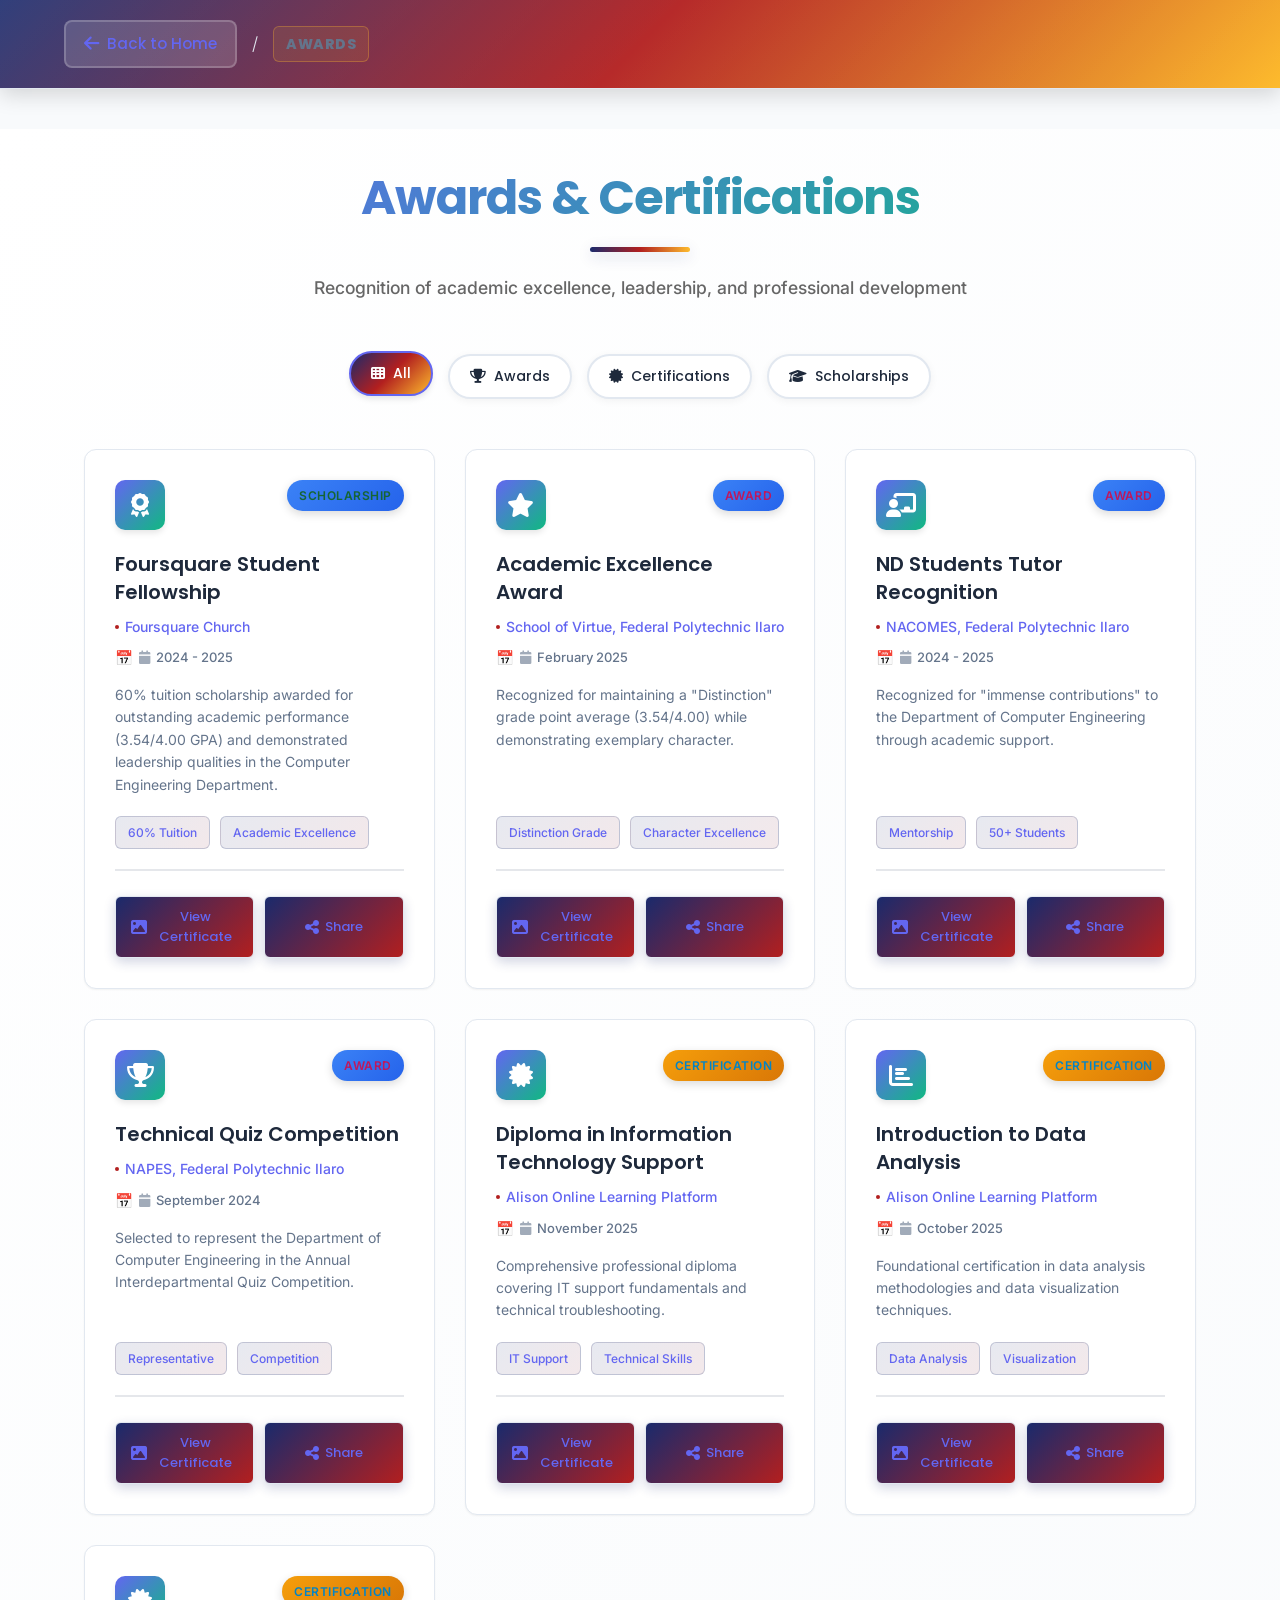
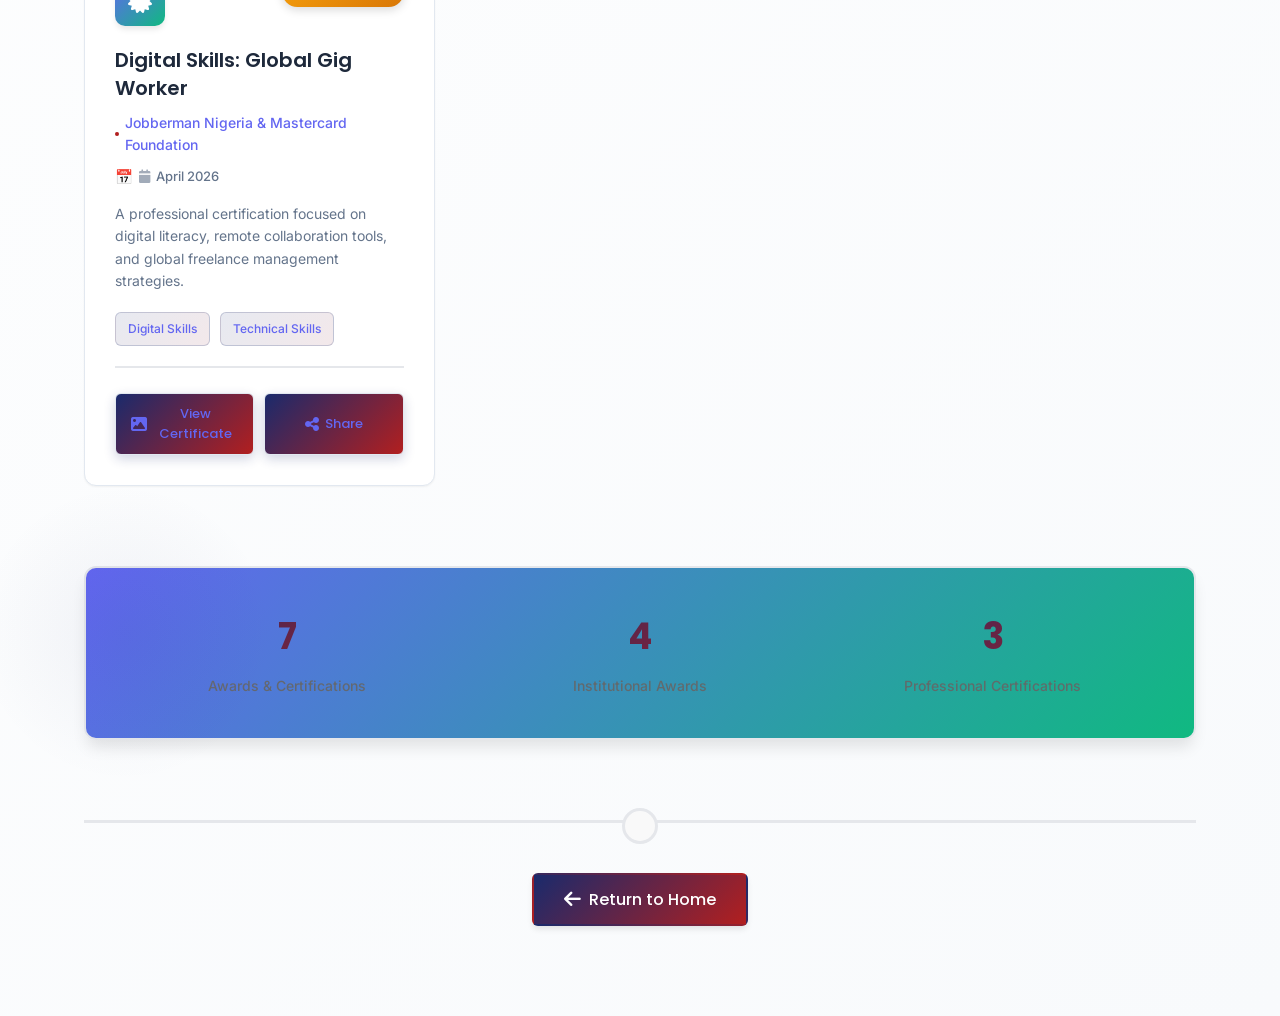
==== commit 29bdadc3: "Add certification and update awards stats Added a new certification for 'Digital Skills: Global Gig " ====
--- a/awards.html
+++ b/awards.html
@@ -217,13 +217,38 @@
                         </div>
                     </div>
                 </div>
+                 <!-- Certification 3 -->
+                <div class="award-item" data-category="certification">
+                    <div class="award-card">
+                        <div class="award-header">
+                            <div class="award-icon"><i class="fas fa-certificate"></i></div>
+                            <span class="award-badge cert-badge">Certification</span>
+                        </div>
+                        <h3>Digital Skills: Global Gig Worker</h3>
+                        <p class="award-issuer">Jobberman Nigeria & Mastercard Foundation</p>
+                        <p class="award-date"><i class="fas fa-calendar"></i> April 2026</p>
+                        <p class="award-description">A professional certification focused on digital literacy, remote collaboration tools, and global freelance management strategies.</p>
+                        <div class="award-highlights">
+                            <span class="highlight">Digital Skills</span>
+                            <span class="highlight">Technical Skills</span>
+                        </div>
+                        <div class="award-actions">
+                            <button class="btn-small" onclick="openAwardModal(7)">
+                                <i class="fas fa-image"></i> View Certificate
+                            </button>
+                            <button class="btn-small" onclick="shareAward('Digital Skills: Global Gig Worker')">
+                                <i class="fas fa-share-alt"></i> Share
+                            </button>
+                        </div>
+                    </div>
+                </div>
                 
             </div>
             
             <!-- Stats -->
             <div class="awards-stats">
                 <div class="stat">
-                    <h4>6</h4>
+                    <h4>7</h4>
                     <p>Awards & Certifications</p>
                 </div>
                 <div class="stat">
@@ -231,7 +256,7 @@
                     <p>Institutional Awards</p>
                 </div>
                 <div class="stat">
-                    <h4>2</h4>
+                    <h4>3</h4>
                     <p>Professional Certifications</p>
                 </div>
             </div>
@@ -272,4 +297,4 @@
     <script src="awards.js"></script>
 </body>
 
-</html>+</html>
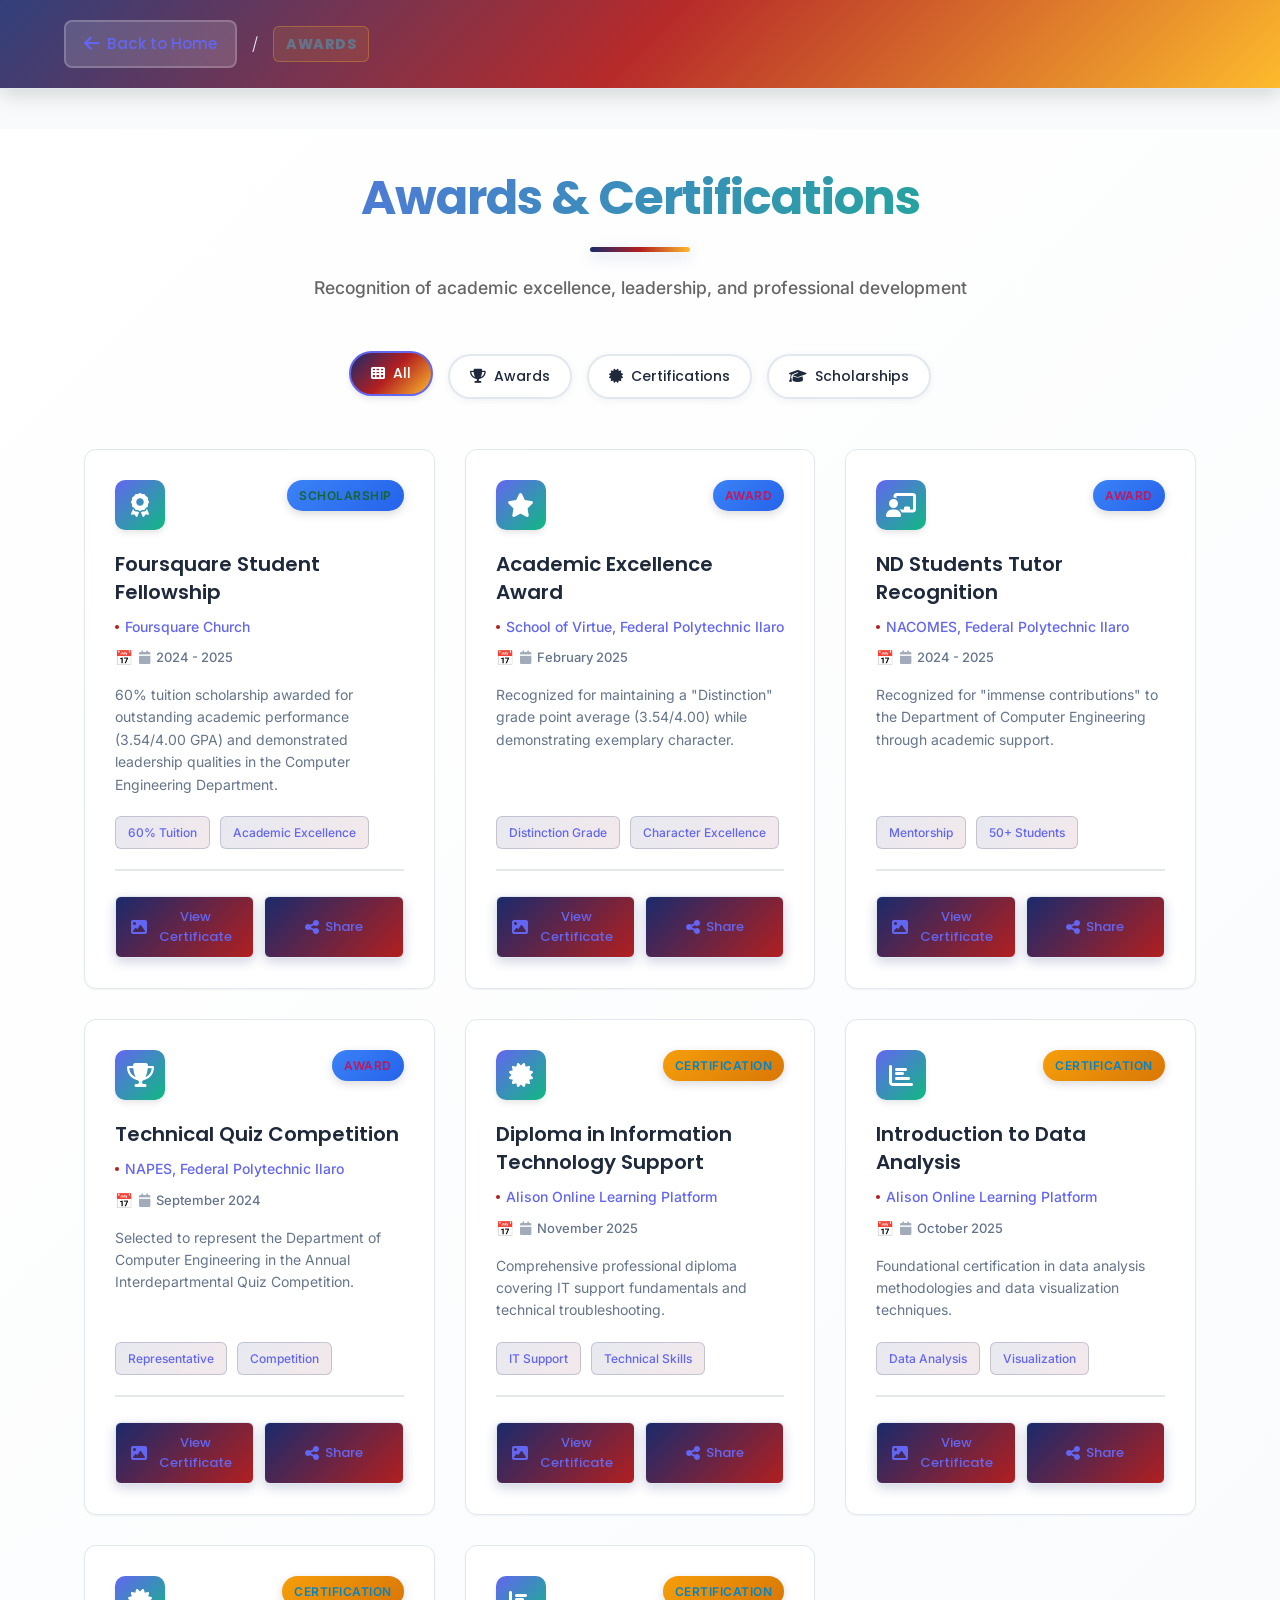
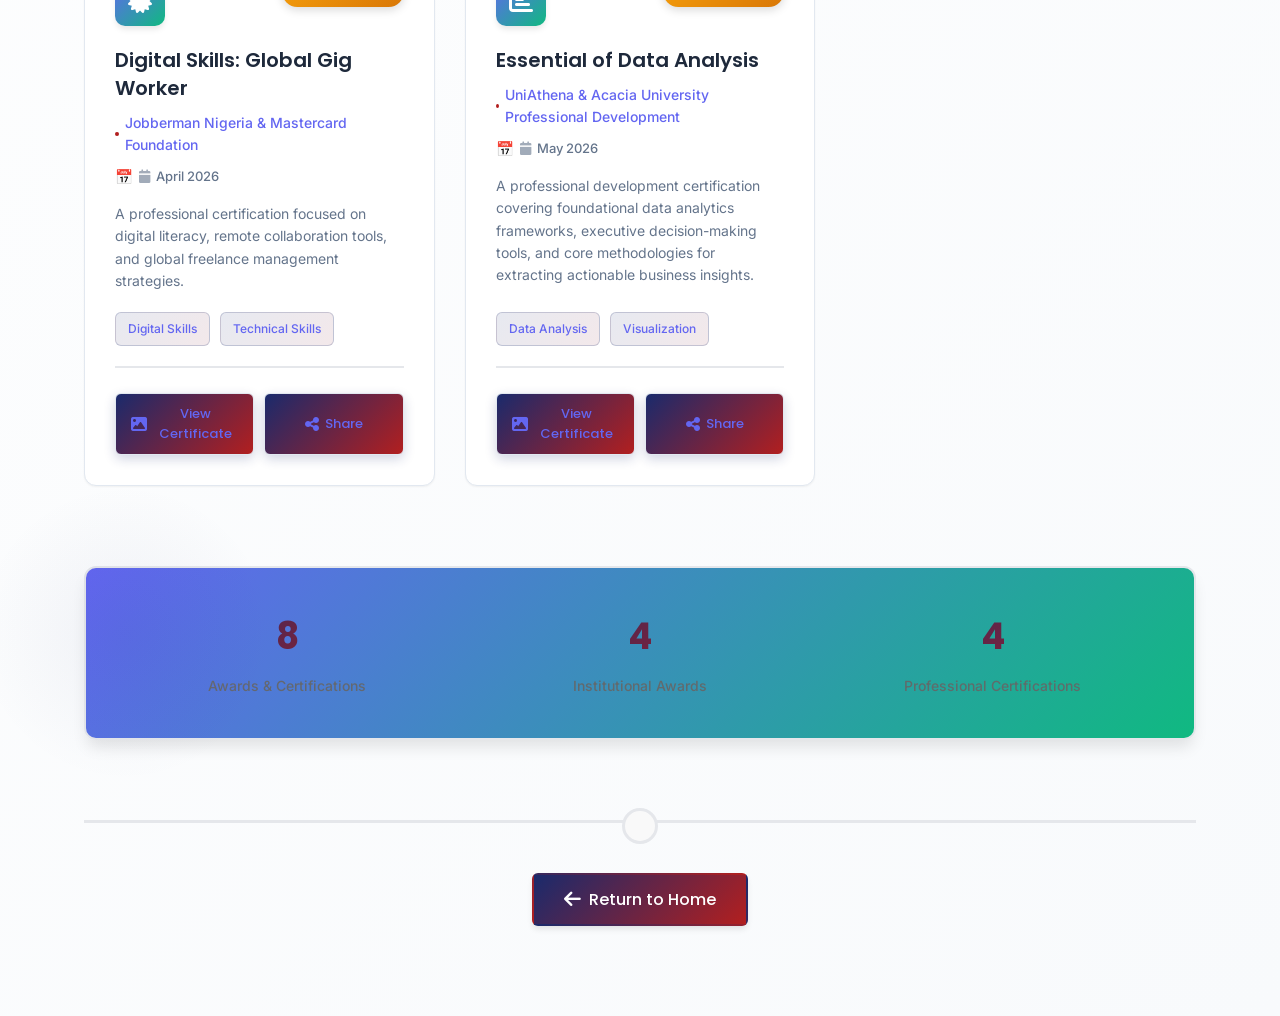
==== commit 3cfa198e: "Add Data Analysis certification and update stats Added a new certification for Data Analysis and upd" ====
--- a/awards.html
+++ b/awards.html
@@ -242,13 +242,38 @@
                         </div>
                     </div>
                 </div>
+                <!-- Certification 4 -->
+                <div class="award-item" data-category="certification">
+                    <div class="award-card">
+                        <div class="award-header">
+                            <div class="award-icon"><i class="fas fa-chart-bar"></i></div>
+                            <span class="award-badge cert-badge">Certification</span>
+                        </div>
+                        <h3>Essential of Data Analysis</h3>
+                        <p class="award-issuer">UniAthena & Acacia University Professional Development</p>
+                        <p class="award-date"><i class="fas fa-calendar"></i> May 2026</p>
+                        <p class="award-description">A professional development certification covering foundational data analytics frameworks, executive decision-making tools, and core methodologies for extracting actionable business insights.</p>
+                        <div class="award-highlights">
+                            <span class="highlight">Data Analysis</span>
+                            <span class="highlight">Visualization</span>
+                        </div>
+                        <div class="award-actions">
+                            <button class="btn-small" onclick="openAwardModal(6)">
+                                <i class="fas fa-image"></i> View Certificate
+                            </button>
+                            <button class="btn-small" onclick="shareAward('Data Analysis Certification')">
+                                <i class="fas fa-share-alt"></i> Share
+                            </button>
+                        </div>
+                    </div>
+                </div>
                 
             </div>
             
             <!-- Stats -->
             <div class="awards-stats">
                 <div class="stat">
-                    <h4>7</h4>
+                    <h4>8</h4>
                     <p>Awards & Certifications</p>
                 </div>
                 <div class="stat">
@@ -256,7 +281,7 @@
                     <p>Institutional Awards</p>
                 </div>
                 <div class="stat">
-                    <h4>3</h4>
+                    <h4>4</h4>
                     <p>Professional Certifications</p>
                 </div>
             </div>
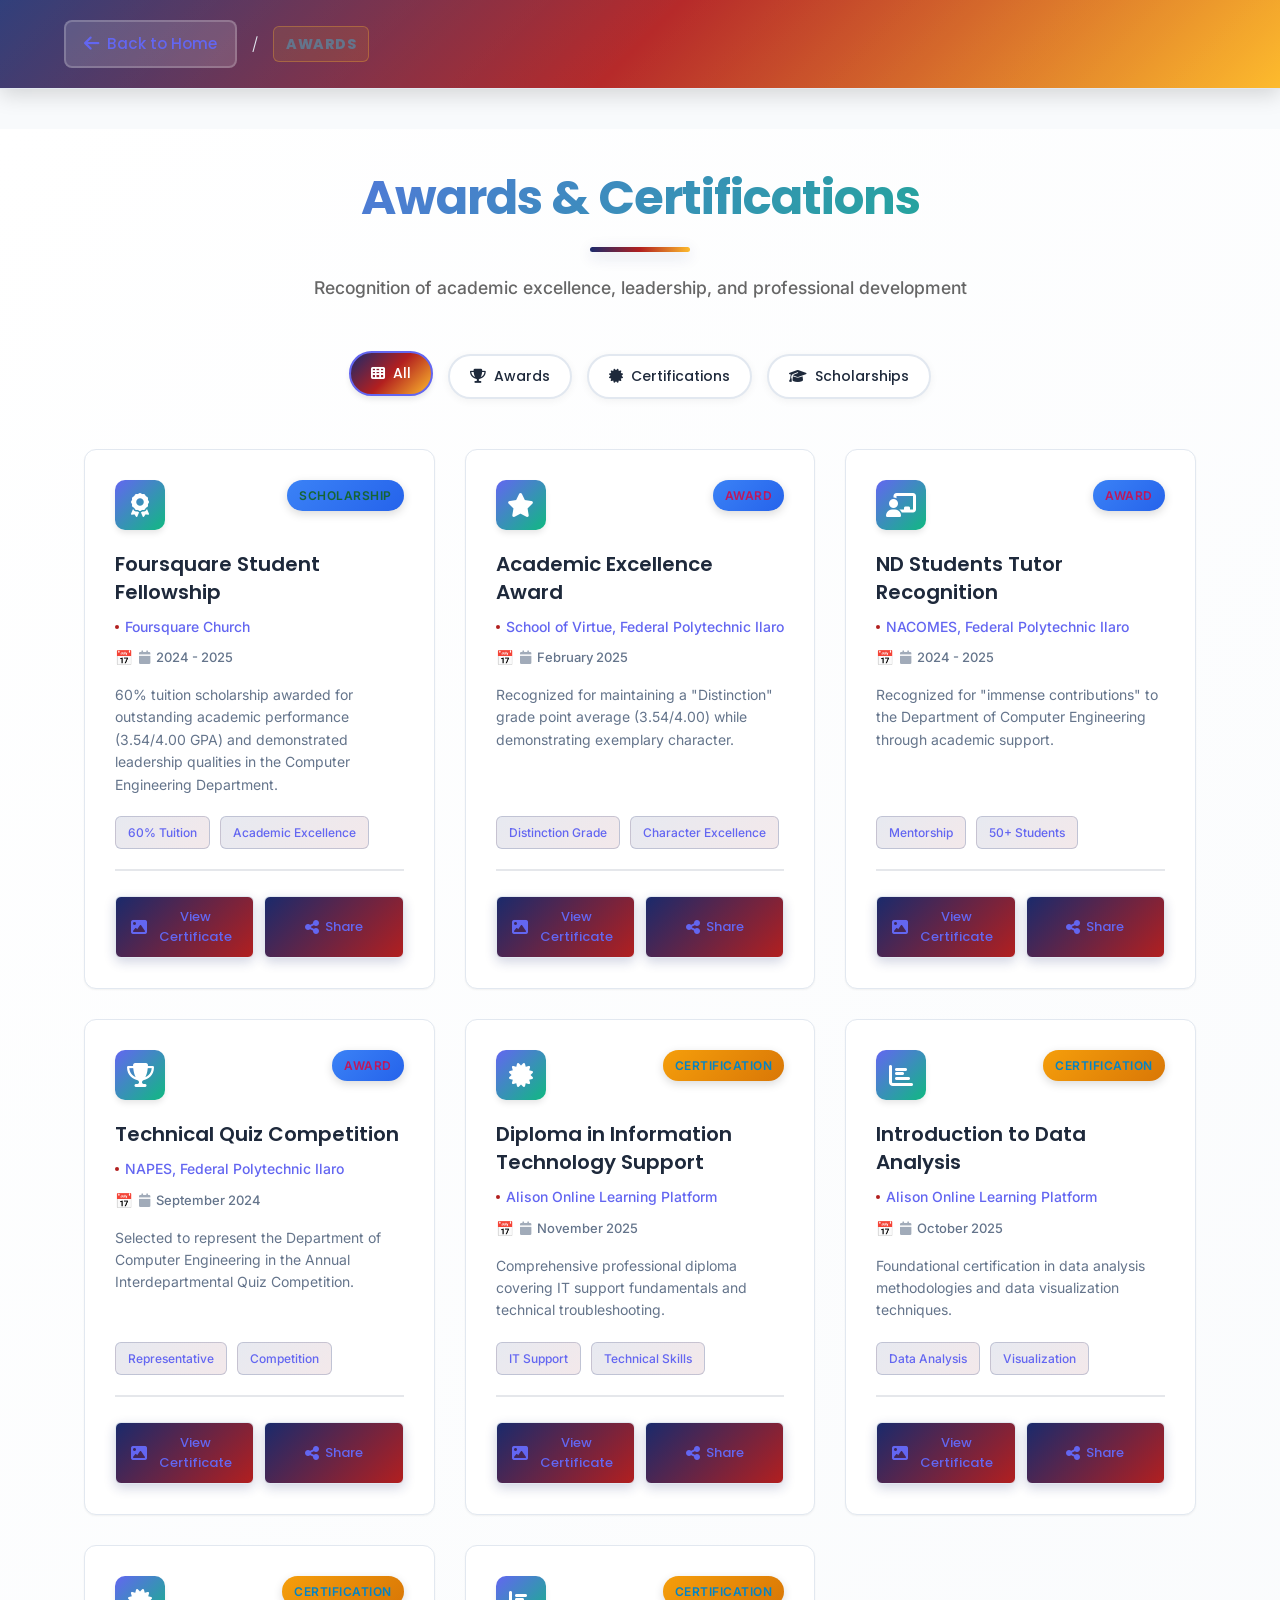
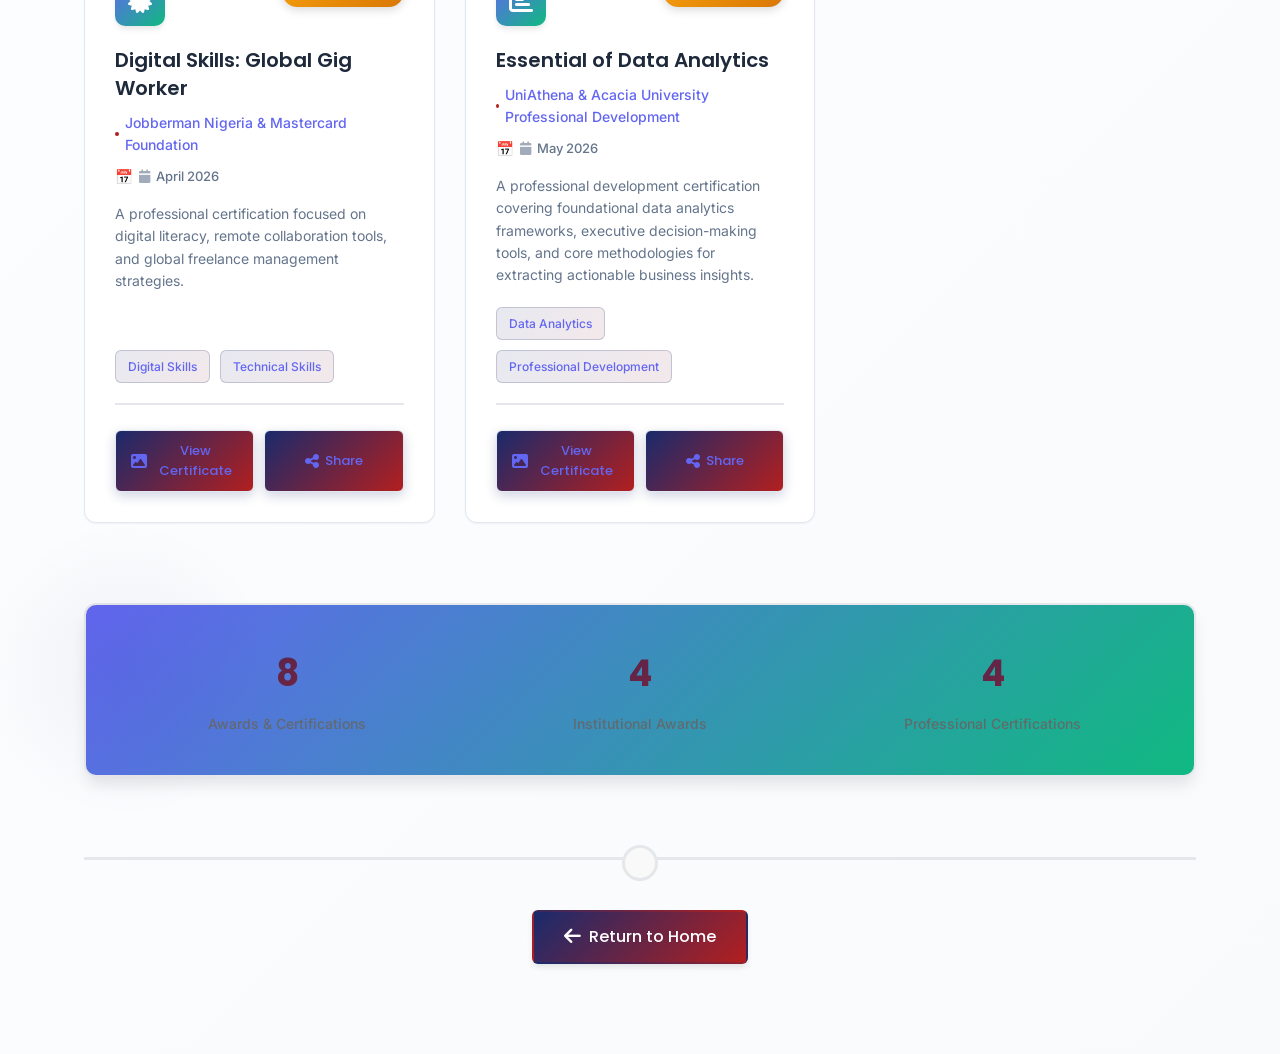
==== commit e0bad12a: "Update award title and highlights in awards.html" ====
--- a/awards.html
+++ b/awards.html
@@ -249,16 +249,16 @@
                             <div class="award-icon"><i class="fas fa-chart-bar"></i></div>
                             <span class="award-badge cert-badge">Certification</span>
                         </div>
-                        <h3>Essential of Data Analysis</h3>
+                        <h3>Essential of Data Analytics</h3>
                         <p class="award-issuer">UniAthena & Acacia University Professional Development</p>
                         <p class="award-date"><i class="fas fa-calendar"></i> May 2026</p>
                         <p class="award-description">A professional development certification covering foundational data analytics frameworks, executive decision-making tools, and core methodologies for extracting actionable business insights.</p>
                         <div class="award-highlights">
-                            <span class="highlight">Data Analysis</span>
-                            <span class="highlight">Visualization</span>
-                        </div>
-                        <div class="award-actions">
-                            <button class="btn-small" onclick="openAwardModal(6)">
+                            <span class="highlight">Data Analytics</span>
+                            <span class="highlight">Professional Development</span>
+                        </div>
+                        <div class="award-actions">
+                            <button class="btn-small" onclick="openAwardModal(8)">
                                 <i class="fas fa-image"></i> View Certificate
                             </button>
                             <button class="btn-small" onclick="shareAward('Data Analysis Certification')">
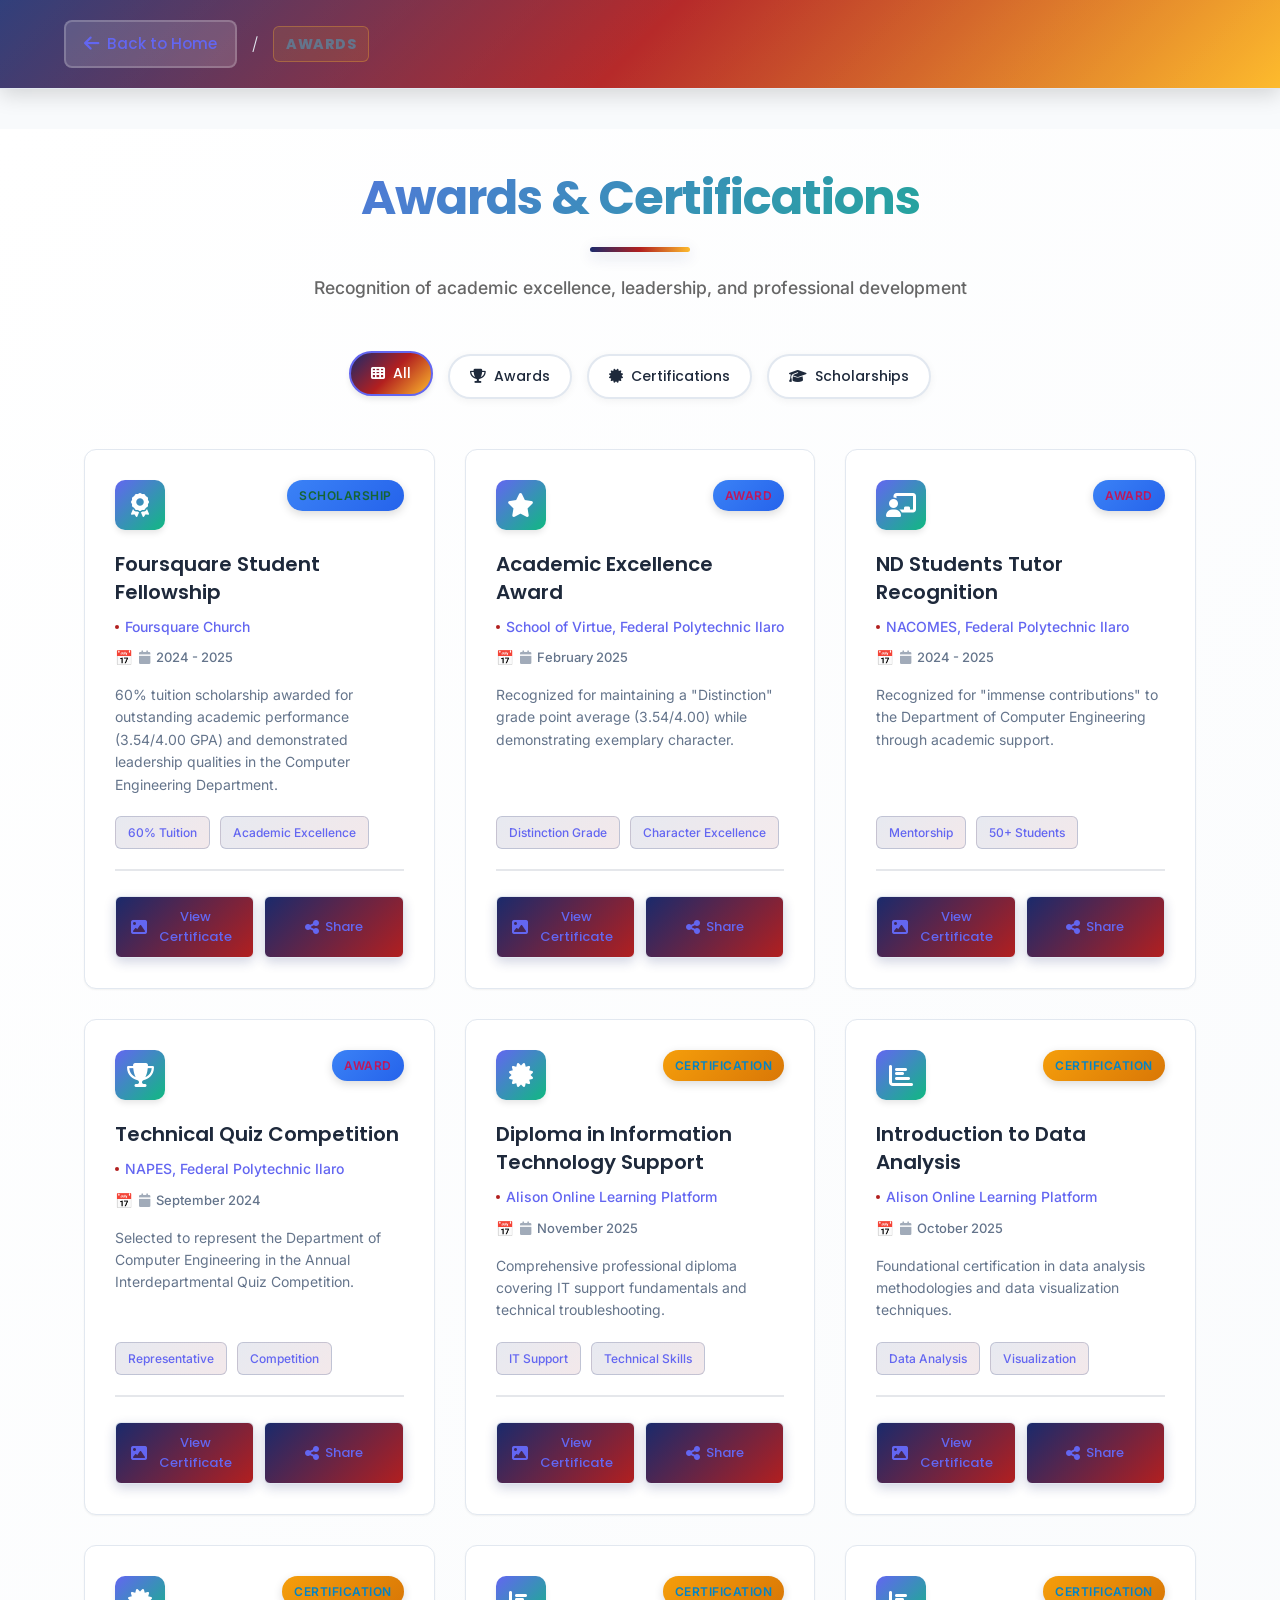
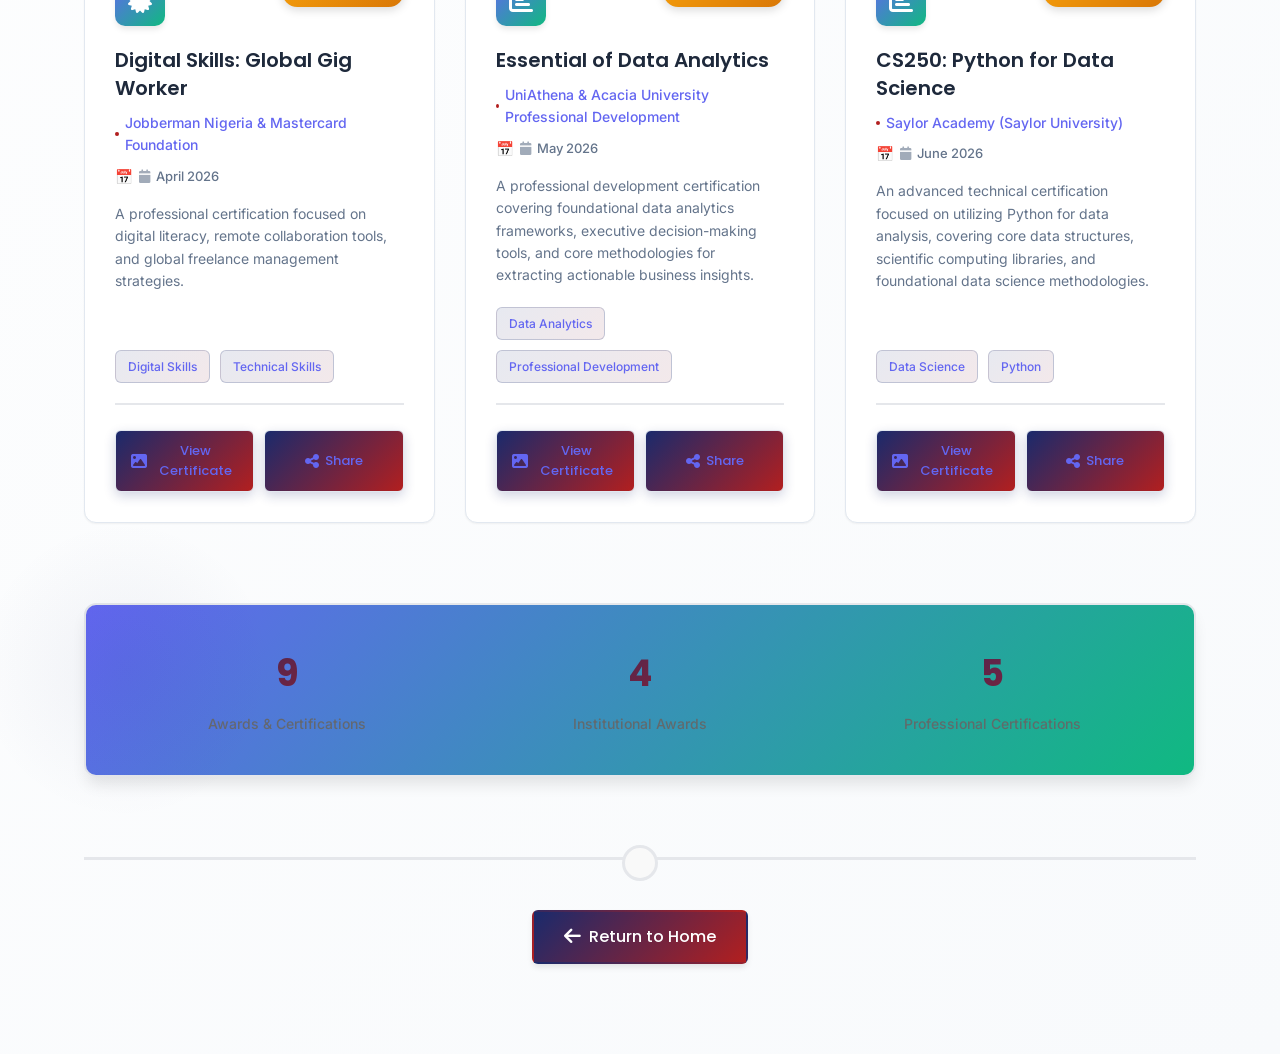
==== commit 53366bef: "Add Python for Data Science certification and update stats Added a new certification for 'CS250: Pyt" ====
--- a/awards.html
+++ b/awards.html
@@ -267,13 +267,39 @@
                         </div>
                     </div>
                 </div>
+
+                <!-- Certification 5 -->
+                <div class="award-item" data-category="certification">
+                    <div class="award-card">
+                        <div class="award-header">
+                            <div class="award-icon"><i class="fas fa-chart-bar"></i></div>
+                            <span class="award-badge cert-badge">Certification</span>
+                        </div>
+                        <h3>CS250: Python for Data Science</h3>
+                        <p class="award-issuer">Saylor Academy (Saylor University)</p>
+                        <p class="award-date"><i class="fas fa-calendar"></i> June 2026</p>
+                        <p class="award-description">An advanced technical certification focused on utilizing Python for data analysis, covering core data structures, scientific computing libraries, and foundational data science methodologies.</p>
+                        <div class="award-highlights">
+                            <span class="highlight">Data Science</span>
+                            <span class="highlight">Python</span>
+                        </div>
+                        <div class="award-actions">
+                            <button class="btn-small" onclick="openAwardModal(9)">
+                                <i class="fas fa-image"></i> View Certificate
+                            </button>
+                            <button class="btn-small" onclick="shareAward('Data Analysis Certification')">
+                                <i class="fas fa-share-alt"></i> Share
+                            </button>
+                        </div>
+                    </div>
+                </div>
                 
             </div>
             
             <!-- Stats -->
             <div class="awards-stats">
                 <div class="stat">
-                    <h4>8</h4>
+                    <h4>9</h4>
                     <p>Awards & Certifications</p>
                 </div>
                 <div class="stat">
@@ -281,7 +307,7 @@
                     <p>Institutional Awards</p>
                 </div>
                 <div class="stat">
-                    <h4>4</h4>
+                    <h4>5</h4>
                     <p>Professional Certifications</p>
                 </div>
             </div>
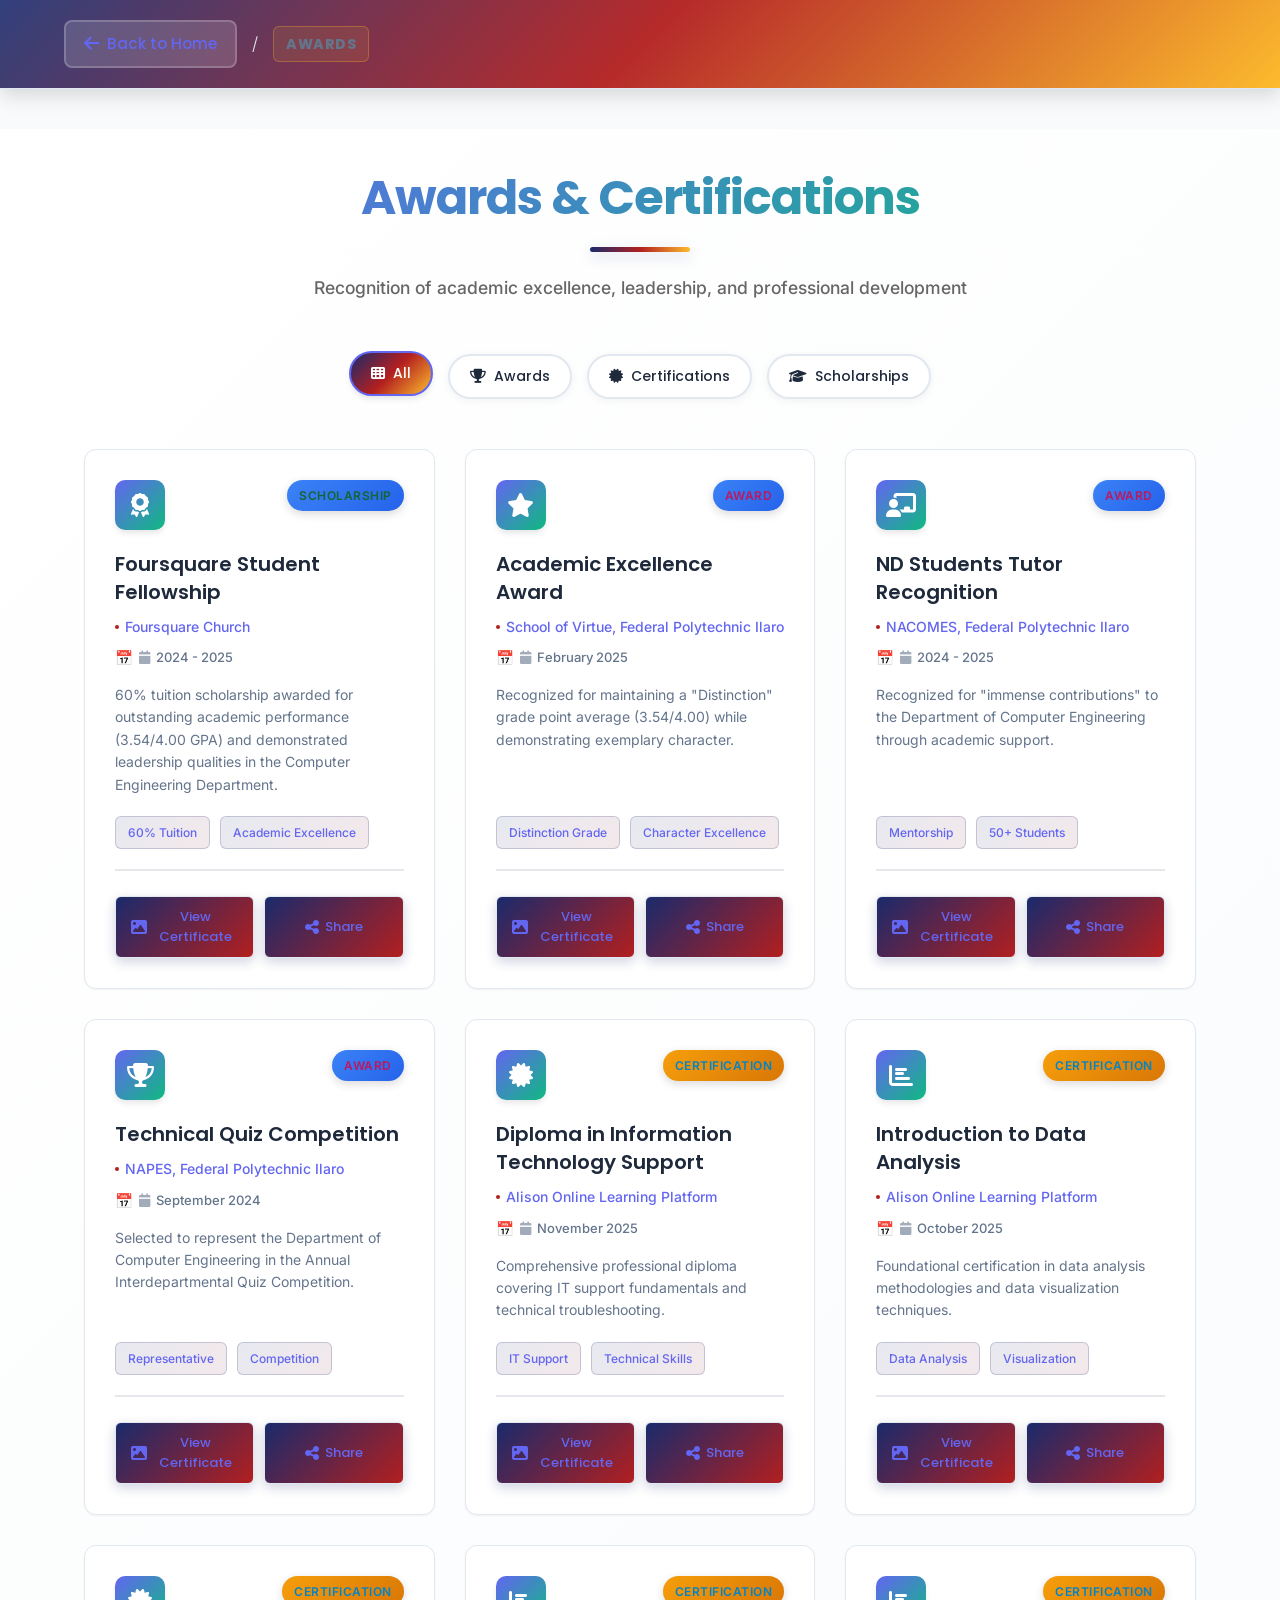
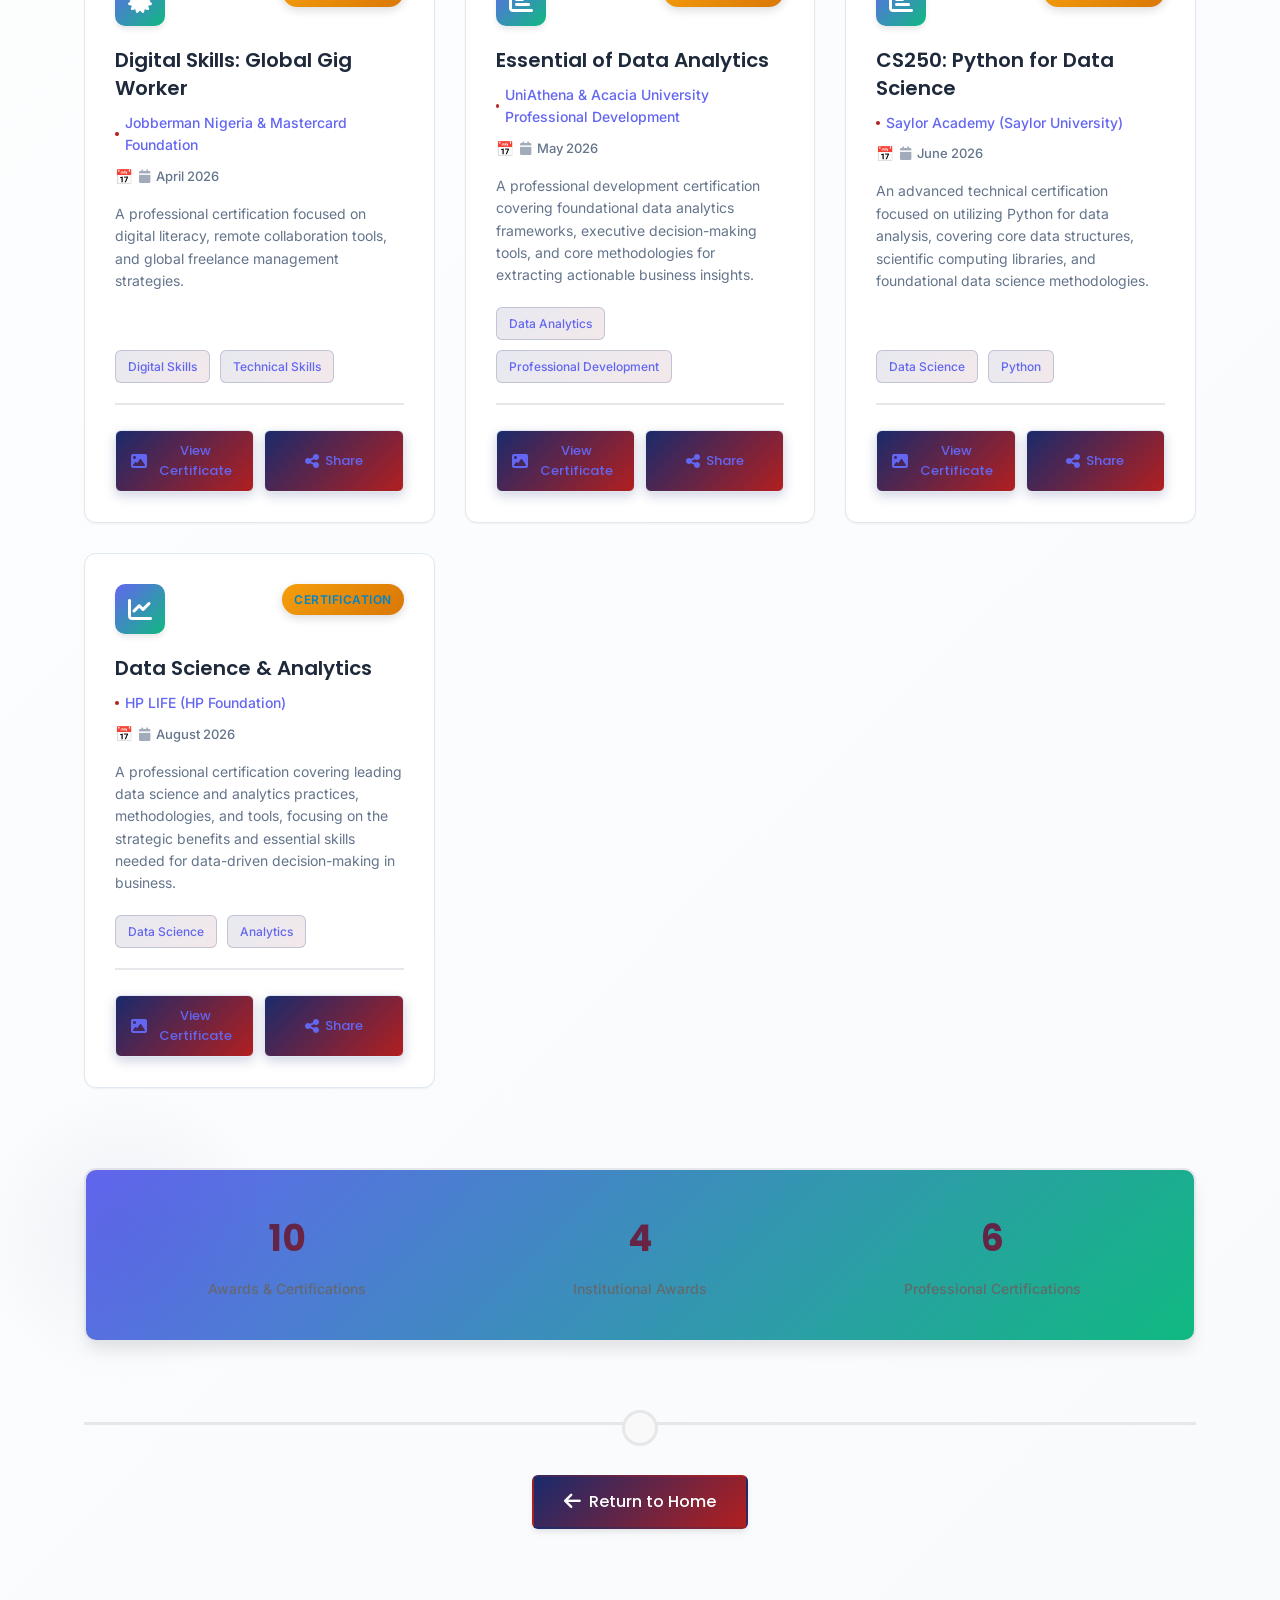
==== commit 19dc05a0: "Add Data Science & Analytics certification and update stats Added a new certification for Data Scien" ====
--- a/awards.html
+++ b/awards.html
@@ -293,13 +293,38 @@
                         </div>
                     </div>
                 </div>
+                <!-- Certification 6 -->
+                <div class="award-item" data-category="certification">
+                    <div class="award-card">
+                        <div class="award-header">
+                             <div class="award-icon"><i class="fas fa-chart-line"></i></div>
+                             <span class="award-badge cert-badge">Certification</span>
+                       </div>
+                        <h3>Data Science & Analytics</h3>
+                        <p class="award-issuer">HP LIFE (HP Foundation)</p>
+                        <p class="award-date"><i class="fas fa-calendar"></i> August 2026</p>
+                        <p class="award-description">A professional certification covering leading data science and analytics practices, methodologies, and tools, focusing on the strategic benefits and essential skills needed for data-driven decision-making in business.</p>
+                        <div class="award-highlights">
+                            <span class="highlight">Data Science</span>
+                            <span class="highlight">Analytics</span>
+                        </div>
+                       <div class="award-actions">
+                            <button class="btn-small" onclick="openAwardModal(10)">
+                                <i class="fas fa-image"></i> View Certificate
+                            </button>
+                           <button class="btn-small" onclick="shareAward('Data Science & Analytics Certification')">
+                                <i class="fas fa-share-alt"></i> Share
+                           </button>
+                        </div>
+                      </div>
+                   </div>
                 
             </div>
             
             <!-- Stats -->
             <div class="awards-stats">
                 <div class="stat">
-                    <h4>9</h4>
+                    <h4>10</h4>
                     <p>Awards & Certifications</p>
                 </div>
                 <div class="stat">
@@ -307,7 +332,7 @@
                     <p>Institutional Awards</p>
                 </div>
                 <div class="stat">
-                    <h4>5</h4>
+                    <h4>6</h4>
                     <p>Professional Certifications</p>
                 </div>
             </div>
